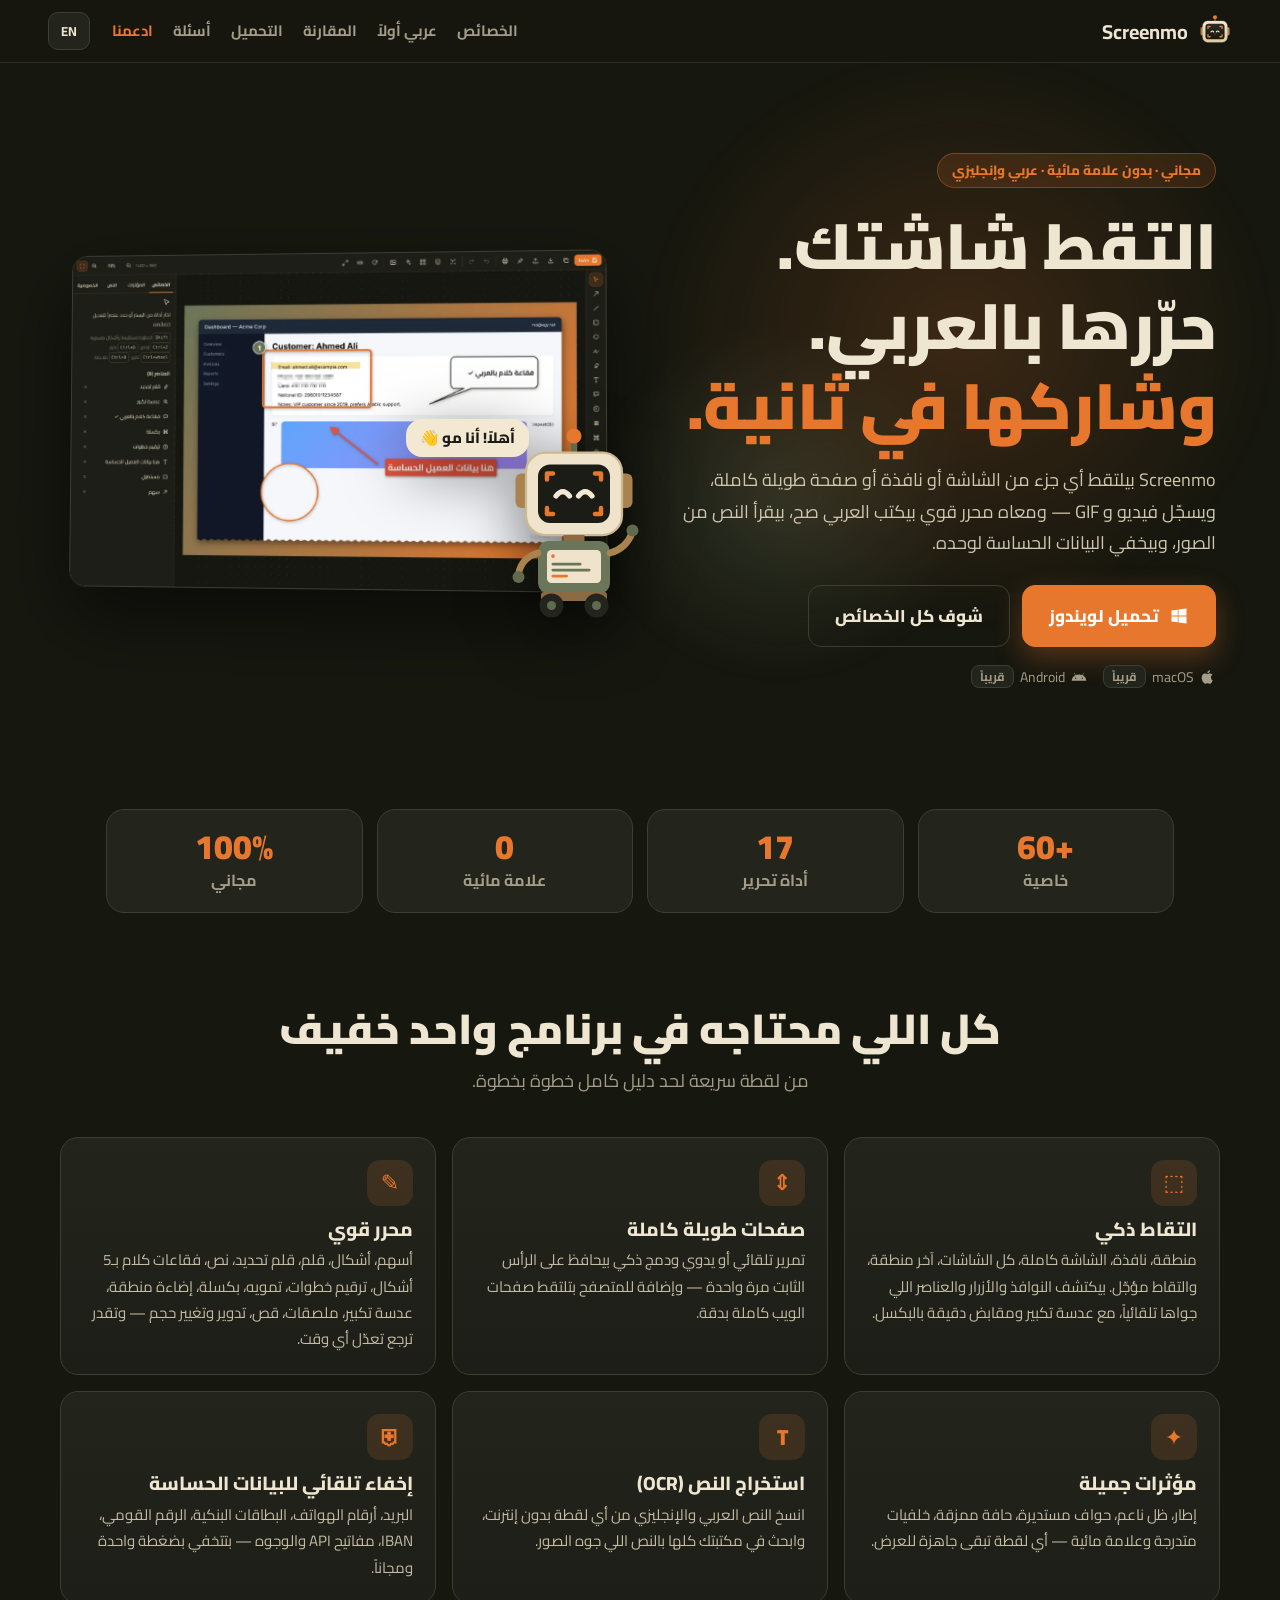
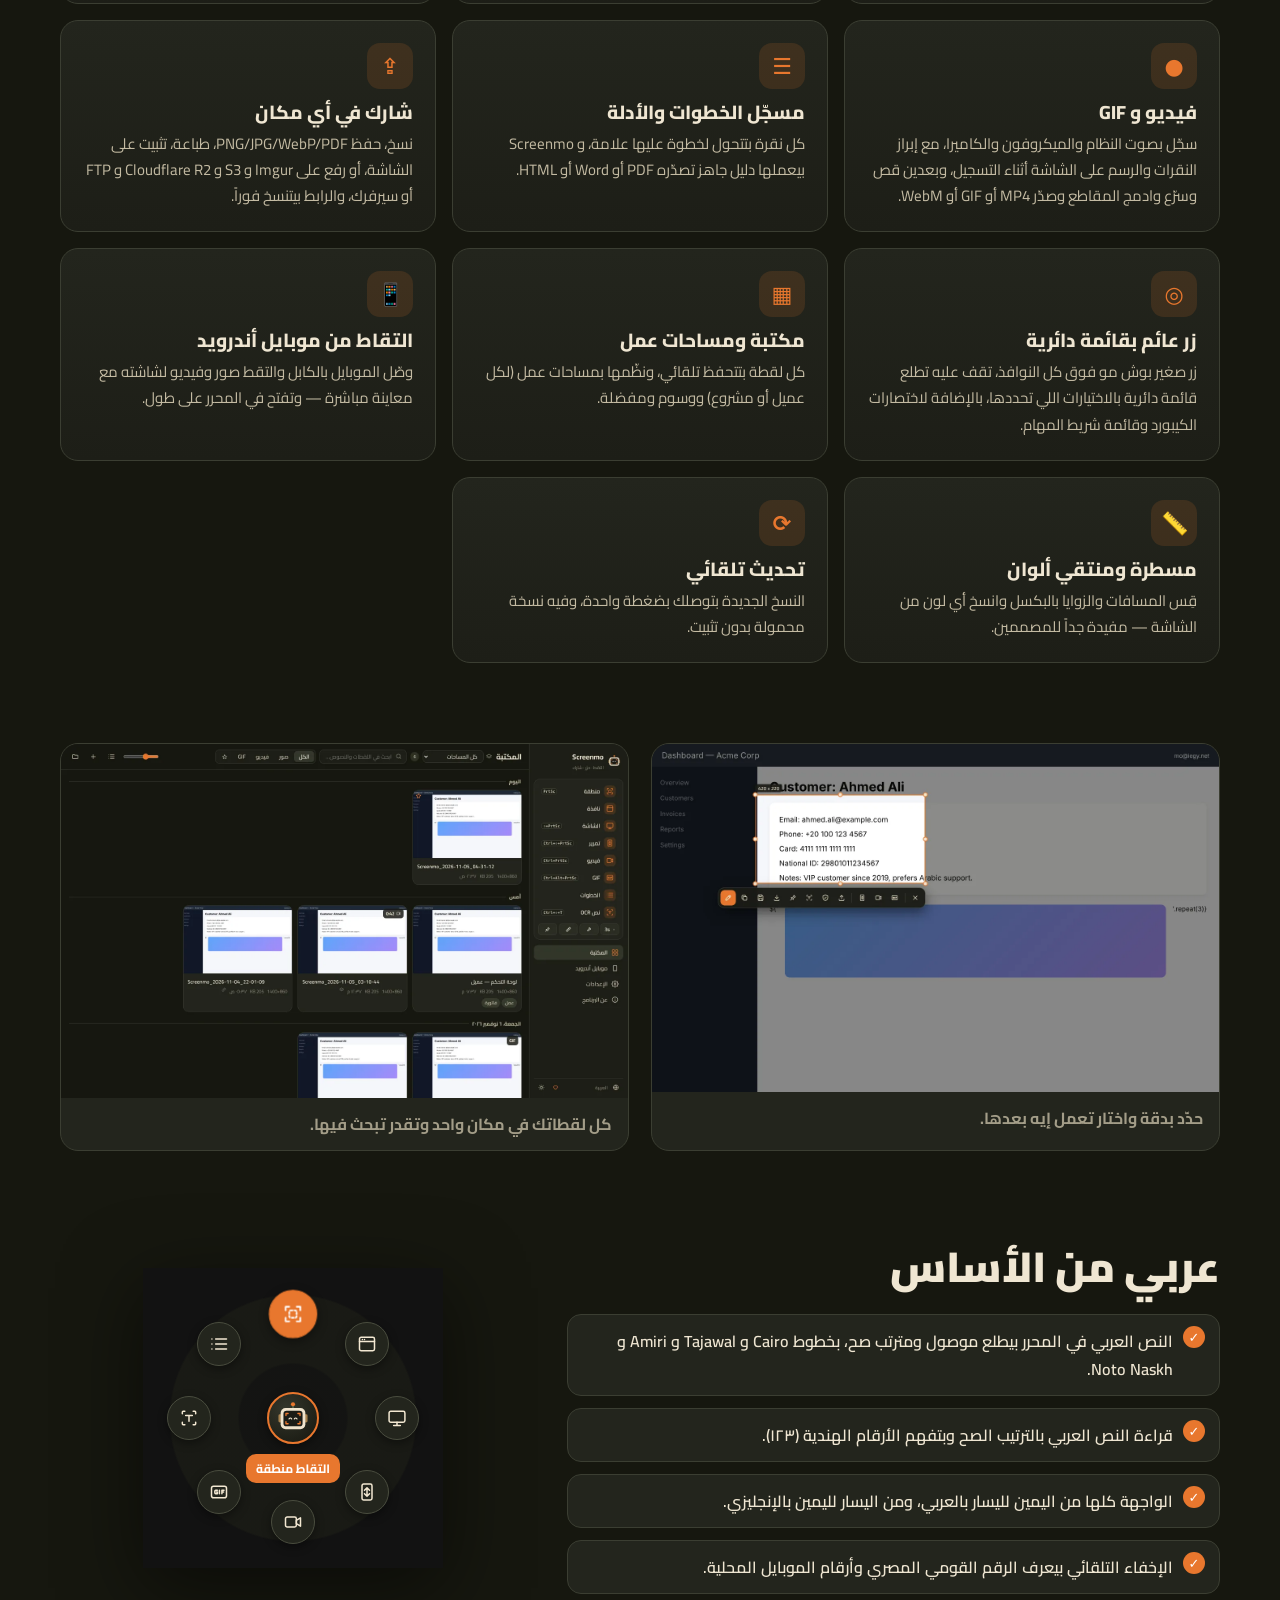
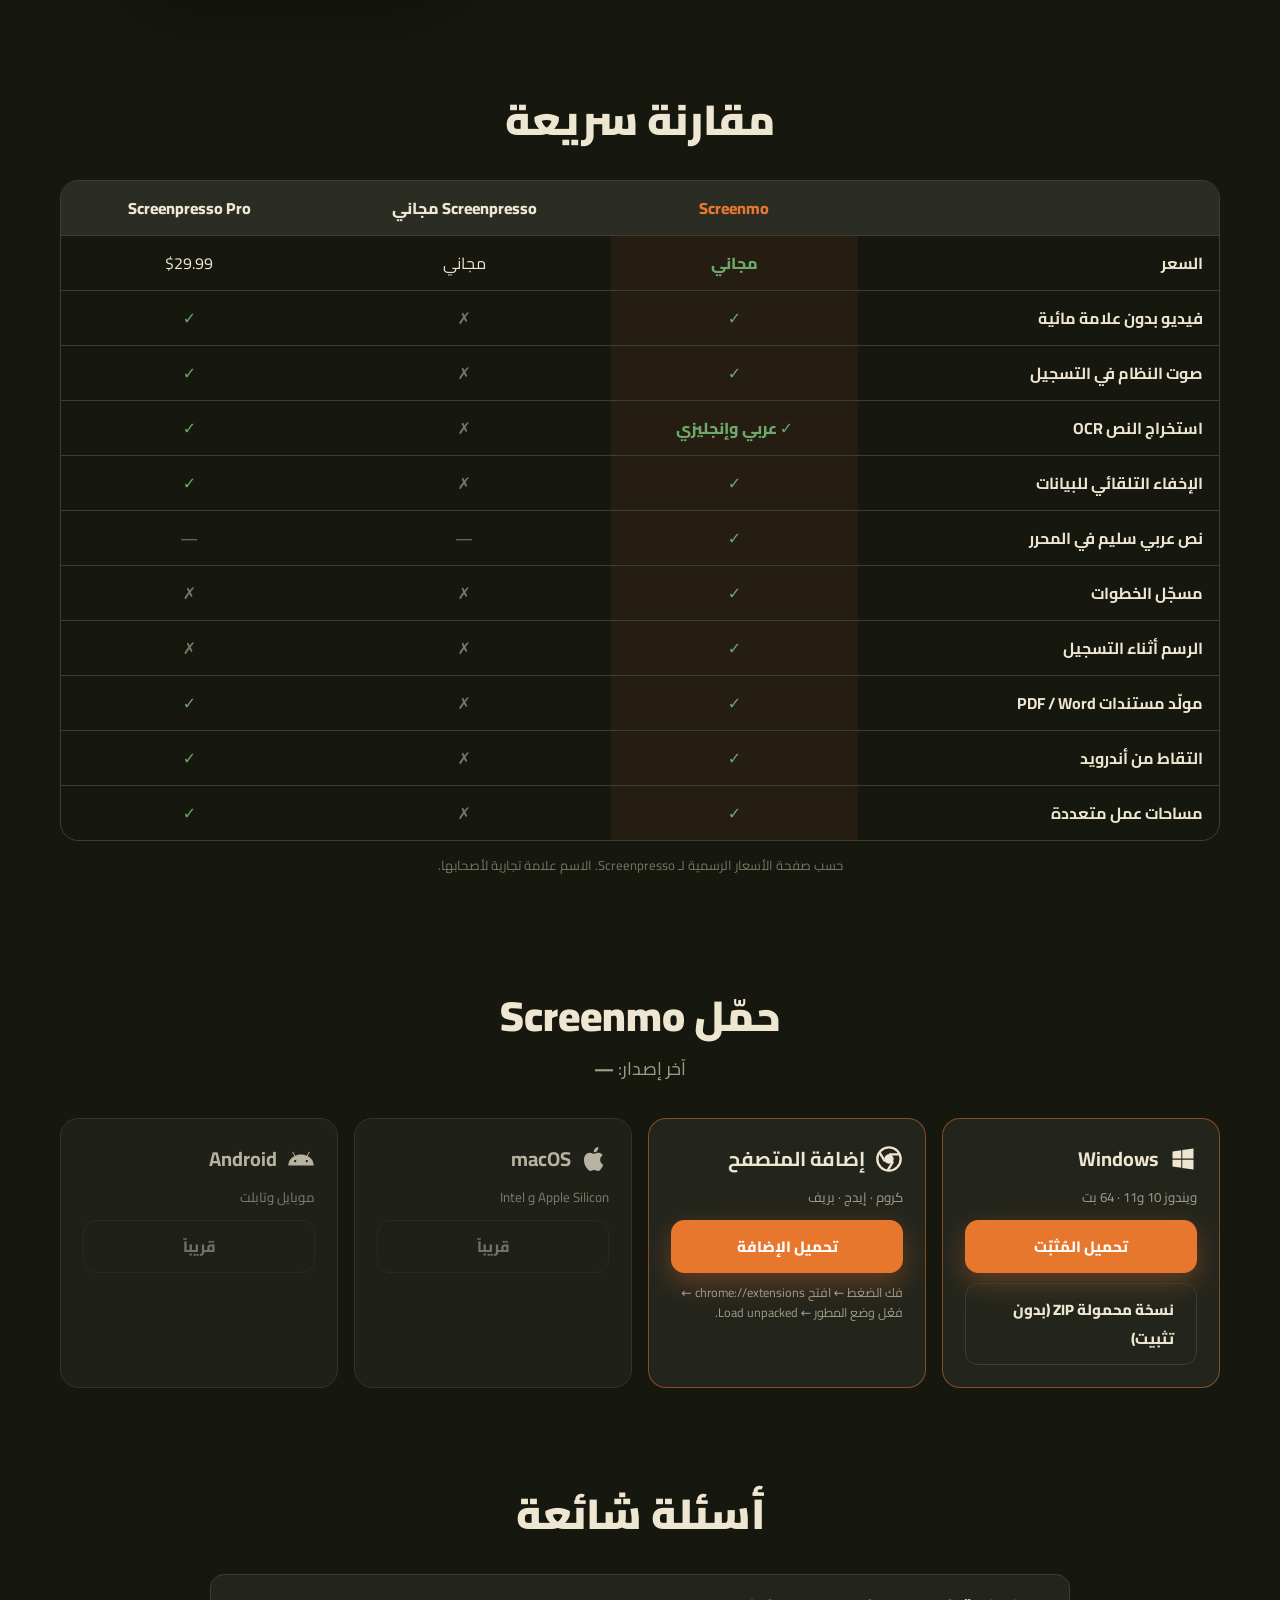
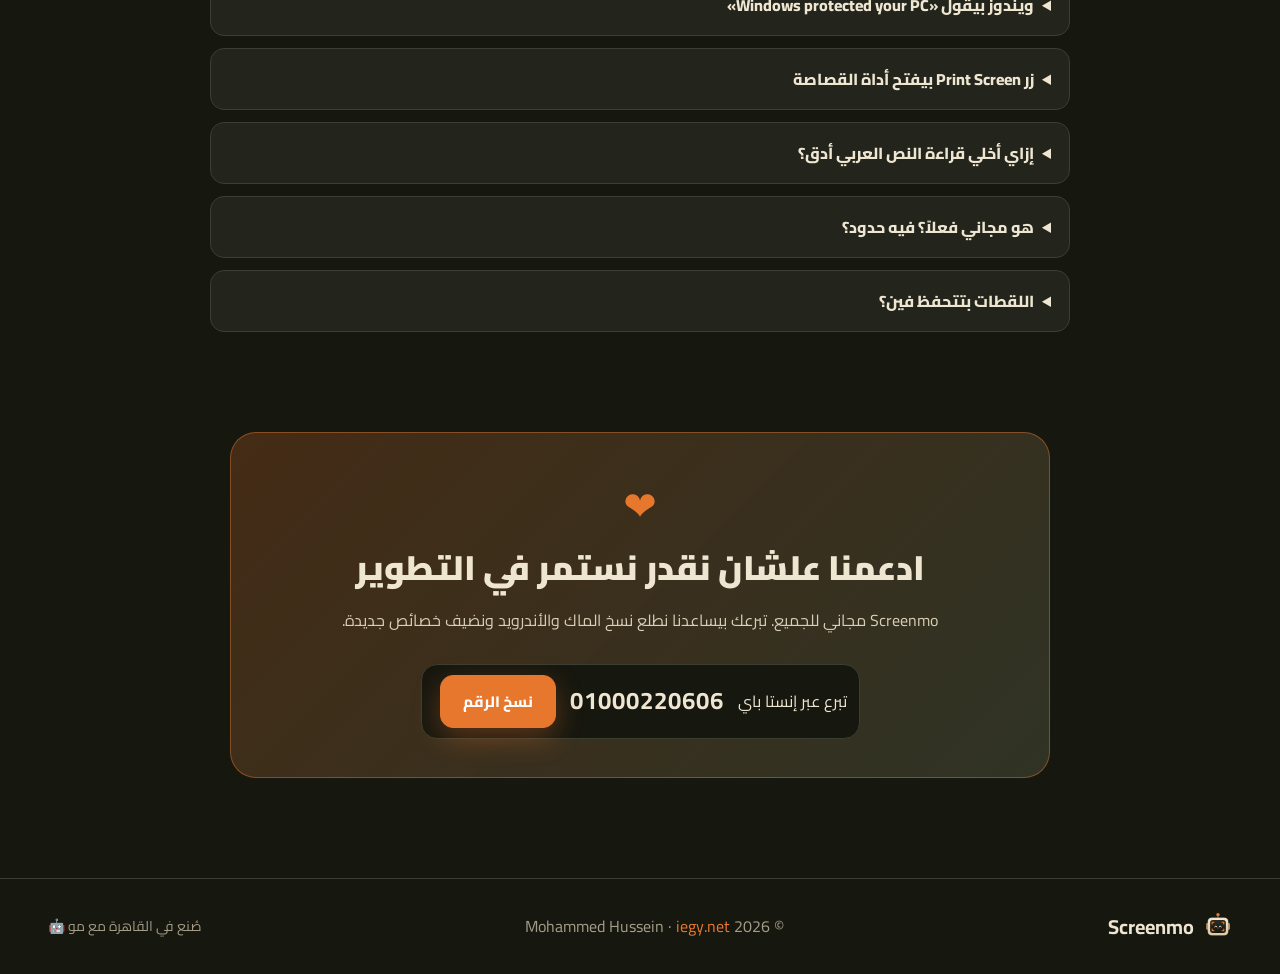
==== docs/index.html @ df57150f "Screenmo website and public download home Claude-Session: https://claude.ai/code/session_017enxhry6T" ====
<!doctype html>
<html lang="ar" dir="rtl">
<head>
  <meta charset="utf-8" />
  <meta name="viewport" content="width=device-width, initial-scale=1" />
  <title>Screenmo — التقط · حرّر · شارك</title>
  <meta name="description" content="Screenmo: أداة مجانية لالتقاط الشاشة وتسجيل الفيديو والتحرير بالعربي، مع استخراج النص وإخفاء البيانات الحساسة تلقائياً. Free Arabic-first screen capture, recording and annotation for Windows." />
  <meta property="og:title" content="Screenmo — التقط · حرّر · شارك" />
  <meta property="og:description" content="أداة التقاط وتسجيل وتحرير للشاشة، عربية من الأساس — مجاناً وبدون علامة مائية." />
  <meta property="og:image" content="assets/editor.webp" />
  <meta name="theme-color" content="#16170f" />
  <link rel="icon" href="assets/favicon.png" />
  <link rel="preconnect" href="https://fonts.googleapis.com" />
  <link rel="preconnect" href="https://fonts.gstatic.com" crossorigin />
  <link href="https://fonts.googleapis.com/css2?family=Cairo:wght@400;600;700;800;900&display=swap" rel="stylesheet" />
  <link rel="stylesheet" href="style.css" />
</head>
<body>
  <header class="nav">
    <a class="brand" href="#top"><img src="assets/logo.svg" alt="" width="34" height="34" /><b>Screenmo</b></a>
    <nav>
      <a href="#features" data-en="Features">الخصائص</a>
      <a href="#arabic" data-en="Arabic-first">عربي أولاً</a>
      <a href="#compare" data-en="Compare">المقارنة</a>
      <a href="#download" data-en="Download">التحميل</a>
      <a href="#faq" data-en="FAQ">أسئلة</a>
      <a href="#support" class="heart" data-en="Support us">ادعمنا</a>
    </nav>
    <button class="lang" id="lang" aria-label="Language">EN</button>
  </header>

  <main id="top">
    <!-- HERO -->
    <section class="hero">
      <div class="hero-text">
        <span class="pill" data-en="Free · No watermark · Arabic + English">مجاني · بدون علامة مائية · عربي وإنجليزي</span>
        <h1 data-en="Capture your screen. Edit it in Arabic. Share it in a second.">التقط شاشتك.<br />حرّرها بالعربي.<br /><span>وشاركها في ثانية.</span></h1>
        <p data-en="Screenmo captures regions, windows, long scrolling pages, video and GIF — with a powerful editor that writes Arabic properly, reads text from images and hides sensitive data automatically.">
          Screenmo بيلتقط أي جزء من الشاشة أو نافذة أو صفحة طويلة كاملة، ويسجّل فيديو و GIF — ومعاه محرر قوي بيكتب العربي صح، بيقرأ النص من الصور، وبيخفي البيانات الحساسة لوحده.
        </p>
        <div class="cta">
          <a class="btn primary big" href="#download" id="heroDl">
            <svg viewBox="0 0 24 24" width="20" height="20"><path fill="currentColor" d="M3 5.5 10.5 4.4v7.1H3zm0 13 7.5 1.1v-7H3zm8.4 1.2L21 21v-8.4h-9.6zm0-15.4v7.2H21V3z"/></svg>
            <span data-en="Download for Windows">تحميل لويندوز</span>
          </a>
          <a class="btn ghost big" href="#features" data-en="See all features">شوف كل الخصائص</a>
        </div>
        <div class="soon">
          <span><svg viewBox="0 0 24 24" width="16" height="16"><path fill="currentColor" d="M16.4 12.6c0-2.6 2.1-3.8 2.2-3.9-1.2-1.8-3.1-2-3.7-2-1.6-.2-3.1.9-3.9.9-.8 0-2-.9-3.4-.9-1.7 0-3.3 1-4.2 2.6-1.8 3.1-.5 7.8 1.3 10.3.9 1.2 1.9 2.6 3.2 2.6 1.3-.1 1.8-.8 3.3-.8 1.6 0 2 .8 3.4.8 1.4 0 2.3-1.3 3.1-2.5 1-1.4 1.4-2.8 1.4-2.9-.1 0-2.7-1-2.7-4.2zM13.9 4.9c.7-.8 1.2-2 1-3.1-1 0-2.2.7-2.9 1.5-.6.7-1.2 1.9-1 3 1.1.1 2.2-.6 2.9-1.4z"/></svg> macOS <em data-en="coming soon">قريباً</em></span>
          <span><svg viewBox="0 0 24 24" width="16" height="16"><path fill="currentColor" d="M17.6 9.5 19.4 6.4a.4.4 0 1 0-.7-.4l-1.8 3.2A11 11 0 0 0 12 8.2c-1.8 0-3.5.4-4.9 1L5.3 6a.4.4 0 1 0-.7.4l1.8 3.1A10 10 0 0 0 1 17.5h22a10 10 0 0 0-5.4-8zM7 14.8a1 1 0 1 1 0-2 1 1 0 0 1 0 2zm10 0a1 1 0 1 1 0-2 1 1 0 0 1 0 2z"/></svg> Android <em data-en="coming soon">قريباً</em></span>
        </div>
      </div>
      <div class="hero-art">
        <div class="shot main"><img src="assets/editor.webp" alt="Screenmo editor" /></div>
        <div class="mo-float">
          <svg viewBox="0 0 200 260" width="150" aria-label="Mo">
            <rect x="96" y="10" width="8" height="26" rx="4" fill="#5F6A4E"/><circle cx="100" cy="12" r="10" fill="#E8772E"/>
            <rect x="22" y="62" width="20" height="46" rx="8" fill="#A8834F"/><rect x="158" y="62" width="20" height="46" rx="8" fill="#A8834F"/>
            <rect x="36" y="34" width="128" height="110" rx="26" fill="#EFE3CC" stroke="#CDB991" stroke-width="3"/>
            <rect x="52" y="50" width="96" height="78" rx="16" fill="#1B1C16"/>
            <g fill="none" stroke="#E8772E" stroke-width="6" stroke-linecap="round" stroke-linejoin="round"><path d="M64 70V62h8M136 70V62h-8M64 108v8h8M136 108v8h-8"/></g>
            <g fill="none" stroke="#F3E8D2" stroke-width="7" stroke-linecap="round"><path d="M76 92q9 -12 18 0"/><path d="M106 92q9 -12 18 0"/></g>
            <rect x="86" y="144" width="28" height="10" fill="#8B6B43"/><rect x="52" y="152" width="96" height="70" rx="14" fill="#6B7559"/>
            <rect x="64" y="164" width="72" height="44" rx="6" fill="#EFE3CC"/><circle cx="72" cy="172" r="2.5" fill="#E8772E"/>
            <rect x="70" y="181" width="40" height="3.5" rx="1.75" fill="#6B7559"/><rect x="70" y="189" width="52" height="3.5" rx="1.75" fill="#6B7559"/><rect x="70" y="197" width="22" height="3.5" rx="1.75" fill="#E8772E"/>
            <path d="M52 168q-22 6 -26 28" stroke="#A8834F" stroke-width="9" fill="none" stroke-linecap="round"/><circle cx="26" cy="200" r="8" fill="#5F6A4E"/>
            <g class="wave"><path d="M148 168q22 -6 30 -28" stroke="#A8834F" stroke-width="9" fill="none" stroke-linecap="round"/><circle cx="178" cy="138" r="8" fill="#5F6A4E"/></g>
            <rect x="56" y="220" width="88" height="12" rx="4" fill="#8B6B43"/><circle cx="70" cy="238" r="16" fill="#23241E"/><circle cx="70" cy="238" r="6" fill="#5F6A4E"/><circle cx="130" cy="238" r="16" fill="#23241E"/><circle cx="130" cy="238" r="6" fill="#5F6A4E"/>
          </svg>
          <div class="bubble-say" data-en="Hi! I'm Mo 👋">أهلاً! أنا مو 👋</div>
        </div>
      </div>
    </section>

    <!-- STATS -->
    <section class="stats">
      <div><b>+60</b><span data-en="features">خاصية</span></div>
      <div><b>17</b><span data-en="editor tools">أداة تحرير</span></div>
      <div><b>0</b><span data-en="watermarks">علامة مائية</span></div>
      <div><b>100%</b><span data-en="free">مجاني</span></div>
    </section>

    <!-- FEATURES -->
    <section id="features" class="block">
      <h2 data-en="Everything you need, in one small app">كل اللي محتاجه في برنامج واحد خفيف</h2>
      <p class="lead" data-en="From a quick snip to a full step-by-step guide.">من لقطة سريعة لحد دليل كامل خطوة بخطوة.</p>
      <div class="grid">
        <article class="feat"><i>⬚</i><h3 data-en="Smart capture">التقاط ذكي</h3>
          <p data-en="Region, window, full screen, all monitors, last region and delayed capture. Detects windows and the buttons, panels and page elements inside them. Magnifier and pixel-exact handles.">منطقة، نافذة، الشاشة كاملة، كل الشاشات، آخر منطقة، والتقاط مؤجّل. بيكتشف النوافذ والأزرار والعناصر اللي جواها تلقائياً، مع عدسة تكبير ومقابض دقيقة بالبكسل.</p></article>
        <article class="feat"><i>⇕</i><h3 data-en="Scrolling capture">صفحات طويلة كاملة</h3>
          <p data-en="Auto or manual scrolling with smart stitching that keeps sticky headers once — plus a browser extension for pixel-perfect full web pages.">تمرير تلقائي أو يدوي ودمج ذكي بيحافظ على الرأس الثابت مرة واحدة — وإضافة للمتصفح بتلتقط صفحات الويب كاملة بدقة.</p></article>
        <article class="feat"><i>✎</i><h3 data-en="Powerful editor">محرر قوي</h3>
          <p data-en="Arrows, shapes, pen, highlighter, text, speech bubbles in 5 styles, step numbers, blur, pixelate, spotlight, magnifier, stamps, crop, rotate and resize — always re-editable.">أسهم، أشكال، قلم، قلم تحديد، نص، فقاعات كلام بـ5 أشكال، ترقيم خطوات، تمويه، بكسلة، إضاءة منطقة، عدسة تكبير، ملصقات، قص، تدوير وتغيير حجم — وتقدر ترجع تعدّل أي وقت.</p></article>
        <article class="feat"><i>✦</i><h3 data-en="Beautiful effects">مؤثرات جميلة</h3>
          <p data-en="Frames, soft shadows, rounded corners, torn edges, gradient backdrops and watermarks — make any screenshot presentation-ready.">إطار، ظل ناعم، حواف مستديرة، حافة ممزقة، خلفيات متدرجة وعلامة مائية — أي لقطة تبقى جاهزة للعرض.</p></article>
        <article class="feat"><i>T</i><h3 data-en="Text recognition (OCR)">استخراج النص (OCR)</h3>
          <p data-en="Copy Arabic and English text from any capture, offline. Search your whole library by the text inside images.">انسخ النص العربي والإنجليزي من أي لقطة بدون إنترنت، وابحث في مكتبتك كلها بالنص اللي جوه الصور.</p></article>
        <article class="feat"><i>⛨</i><h3 data-en="Automatic redaction">إخفاء تلقائي للبيانات الحساسة</h3>
          <p data-en="Emails, phone numbers, bank cards, national IDs, IBANs, API keys and faces get pixelated with one click — free.">البريد، أرقام الهواتف، البطاقات البنكية، الرقم القومي، IBAN، مفاتيح API والوجوه — بتتخفي بضغطة واحدة ومجاناً.</p></article>
        <article class="feat"><i>●</i><h3 data-en="Video & GIF">فيديو و GIF</h3>
          <p data-en="Record with system audio, microphone and webcam, highlight clicks, draw on screen while recording, then trim, speed up, merge clips and export MP4, GIF or WebM.">سجّل بصوت النظام والميكروفون والكاميرا، مع إبراز النقرات والرسم على الشاشة أثناء التسجيل، وبعدين قص وسرّع وادمج المقاطع وصدّر MP4 أو GIF أو WebM.</p></article>
        <article class="feat"><i>☰</i><h3 data-en="Steps recorder & guides">مسجّل الخطوات والأدلة</h3>
          <p data-en="Every click becomes a step with a marker. Screenmo turns them into a ready guide you export as PDF, Word or HTML.">كل نقرة بتتحول لخطوة عليها علامة، و Screenmo بيعملها دليل جاهز تصدّره PDF أو Word أو HTML.</p></article>
        <article class="feat"><i>⇪</i><h3 data-en="Share anywhere">شارك في أي مكان</h3>
          <p data-en="Copy, save as PNG/JPG/WebP/PDF, print, pin on screen, or upload to Imgur, S3, Cloudflare R2, FTP or your own server and get the link instantly.">نسخ، حفظ PNG/JPG/WebP/PDF، طباعة، تثبيت على الشاشة، أو رفع على Imgur و S3 و Cloudflare R2 و FTP أو سيرفرك، والرابط بيتنسخ فوراً.</p></article>
        <article class="feat"><i>◎</i><h3 data-en="Floating button">زر عائم بقائمة دائرية</h3>
          <p data-en="A tiny Mo button stays on top; hover it to open a radial menu with the actions you chose. Plus global hotkeys and a tray menu.">زر صغير بوش مو فوق كل النوافذ، تقف عليه تطلع قائمة دائرية بالاختيارات اللي تحددها، بالإضافة لاختصارات الكيبورد وقائمة شريط المهام.</p></article>
        <article class="feat"><i>▦</i><h3 data-en="Library & workspaces">مكتبة ومساحات عمل</h3>
          <p data-en="Every capture is saved automatically. Organize by workspace (one per client or project), tags and favorites.">كل لقطة بتتحفظ تلقائي، ونظّمها بمساحات عمل (لكل عميل أو مشروع) ووسوم ومفضلة.</p></article>
        <article class="feat"><i>📱</i><h3 data-en="Android capture">التقاط من موبايل أندرويد</h3>
          <p data-en="Connect your phone by USB to grab screenshots and screen recordings with live preview — straight into the editor.">وصّل الموبايل بالكابل والتقط صور وفيديو لشاشته مع معاينة مباشرة — وتفتح في المحرر على طول.</p></article>
        <article class="feat"><i>📏</i><h3 data-en="Ruler & color picker">مسطرة ومنتقي ألوان</h3>
          <p data-en="Measure distances and angles in pixels and copy any color on screen — handy for designers.">قِس المسافات والزوايا بالبكسل وانسخ أي لون من الشاشة — مفيدة جداً للمصممين.</p></article>
        <article class="feat"><i>⟳</i><h3 data-en="Auto-updates">تحديث تلقائي</h3>
          <p data-en="New versions arrive with one click. Portable version included — no installation needed.">النسخ الجديدة بتوصلك بضغطة واحدة، وفيه نسخة محمولة بدون تثبيت.</p></article>
      </div>
    </section>

    <!-- SHOWCASE -->
    <section class="showcase">
      <figure><img src="assets/overlay.webp" alt="" loading="lazy" /><figcaption data-en="Select precisely, then pick what happens next.">حدّد بدقة واختار تعمل إيه بعدها.</figcaption></figure>
      <figure><img src="assets/library.webp" alt="" loading="lazy" /><figcaption data-en="Your whole history, searchable.">كل لقطاتك في مكان واحد وتقدر تبحث فيها.</figcaption></figure>
    </section>

    <!-- ARABIC FIRST -->
    <section id="arabic" class="block arabic">
      <div class="ar-text">
        <h2 data-en="Built Arabic-first">عربي من الأساس</h2>
        <ul>
          <li data-en="Arabic text in the editor is shaped and ordered correctly, in Cairo, Tajawal, Amiri or Noto Naskh.">النص العربي في المحرر بيطلع موصول ومترتب صح، بخطوط Cairo و Tajawal و Amiri و Noto Naskh.</li>
          <li data-en="OCR reads Arabic in the right order and understands Arabic-Indic digits.">قراءة النص العربي بالترتيب الصح وبتفهم الأرقام الهندية (١٢٣).</li>
          <li data-en="The whole interface is right-to-left in Arabic, and left-to-right in English.">الواجهة كلها من اليمين لليسار بالعربي، ومن اليسار لليمين بالإنجليزي.</li>
          <li data-en="Redaction knows Egyptian national IDs and local phone formats.">الإخفاء التلقائي بيعرف الرقم القومي المصري وأرقام الموبايل المحلية.</li>
        </ul>
      </div>
      <img class="bub-img" src="assets/bubble.png" alt="" loading="lazy" />
    </section>

    <!-- COMPARE -->
    <section id="compare" class="block">
      <h2 data-en="How it compares">مقارنة سريعة</h2>
      <div class="table-wrap">
        <table>
          <thead><tr><th></th><th>Screenmo</th><th data-en="Screenpresso Free">Screenpresso مجاني</th><th data-en="Screenpresso Pro">Screenpresso Pro</th></tr></thead>
          <tbody>
            <tr><td data-en="Price">السعر</td><td class="y" data-en="Free">مجاني</td><td data-en="Free">مجاني</td><td>$29.99</td></tr>
            <tr><td data-en="No watermark on video">فيديو بدون علامة مائية</td><td class="y">✓</td><td class="n">✗</td><td class="y">✓</td></tr>
            <tr><td data-en="System audio in recordings">صوت النظام في التسجيل</td><td class="y">✓</td><td class="n">✗</td><td class="y">✓</td></tr>
            <tr><td data-en="OCR (text from images)">استخراج النص OCR</td><td class="y" data-en="✓ Arabic + English">✓ عربي وإنجليزي</td><td class="n">✗</td><td class="y">✓</td></tr>
            <tr><td data-en="Automatic redaction">الإخفاء التلقائي للبيانات</td><td class="y">✓</td><td class="n">✗</td><td class="y">✓</td></tr>
            <tr><td data-en="Proper Arabic text in editor">نص عربي سليم في المحرر</td><td class="y">✓</td><td class="n">—</td><td class="n">—</td></tr>
            <tr><td data-en="Steps recorder">مسجّل الخطوات</td><td class="y">✓</td><td class="n">✗</td><td class="n">✗</td></tr>
            <tr><td data-en="Draw on screen while recording">الرسم أثناء التسجيل</td><td class="y">✓</td><td class="n">✗</td><td class="n">✗</td></tr>
            <tr><td data-en="Document generator (PDF / Word)">مولّد مستندات PDF / Word</td><td class="y">✓</td><td class="n">✗</td><td class="y">✓</td></tr>
            <tr><td data-en="Android capture">التقاط من أندرويد</td><td class="y">✓</td><td class="n">✗</td><td class="y">✓</td></tr>
            <tr><td data-en="Multiple workspaces">مساحات عمل متعددة</td><td class="y">✓</td><td class="n">✗</td><td class="y">✓</td></tr>
          </tbody>
        </table>
      </div>
      <p class="fine" data-en="Based on the public Screenpresso pricing page. Screenpresso is a trademark of its owner.">حسب صفحة الأسعار الرسمية لـ Screenpresso. الاسم علامة تجارية لأصحابها.</p>
    </section>

    <!-- DOWNLOAD -->
    <section id="download" class="block">
      <h2 data-en="Download Screenmo">حمّل Screenmo</h2>
      <p class="lead"><span data-en="Latest version:">آخر إصدار:</span> <b id="ver">—</b></p>
      <div class="dl">
        <div class="dl-card on">
          <div class="dl-h"><svg viewBox="0 0 24 24" width="28" height="28"><path fill="currentColor" d="M3 5.5 10.5 4.4v7.1H3zm0 13 7.5 1.1v-7H3zm8.4 1.2L21 21v-8.4h-9.6zm0-15.4v7.2H21V3z"/></svg><b>Windows</b></div>
          <small data-en="Windows 10 and 11 · 64-bit">ويندوز 10 و11 · 64 بت</small>
          <a class="btn primary" id="dlSetup" href="https://github.com/iegy/smo/releases/latest" data-en="Download installer">تحميل المُثبّت</a>
          <a class="btn ghost" id="dlPortable" href="https://github.com/iegy/smo/releases/latest" data-en="Portable ZIP (no install)">نسخة محمولة ZIP (بدون تثبيت)</a>
        </div>
        <div class="dl-card on">
          <div class="dl-h"><svg viewBox="0 0 24 24" width="28" height="28"><circle cx="12" cy="12" r="10" fill="none" stroke="currentColor" stroke-width="2"/><circle cx="12" cy="12" r="4" fill="currentColor"/><path d="M12 8h9M8.5 14 4 6.5M15.5 14 11 21.5" stroke="currentColor" stroke-width="2"/></svg><b data-en="Browser extension">إضافة المتصفح</b></div>
          <small data-en="Chrome · Edge · Brave">كروم · إيدج · بريف</small>
          <a class="btn primary" id="dlExt" href="https://github.com/iegy/smo/releases/latest" data-en="Download extension">تحميل الإضافة</a>
          <small class="howto" data-en="Unzip → open chrome://extensions → turn on Developer mode → Load unpacked.">فك الضغط ← افتح chrome://extensions ← فعّل وضع المطور ← Load unpacked.</small>
        </div>
        <div class="dl-card soon-card">
          <div class="dl-h"><svg viewBox="0 0 24 24" width="28" height="28"><path fill="currentColor" d="M16.4 12.6c0-2.6 2.1-3.8 2.2-3.9-1.2-1.8-3.1-2-3.7-2-1.6-.2-3.1.9-3.9.9-.8 0-2-.9-3.4-.9-1.7 0-3.3 1-4.2 2.6-1.8 3.1-.5 7.8 1.3 10.3.9 1.2 1.9 2.6 3.2 2.6 1.3-.1 1.8-.8 3.3-.8 1.6 0 2 .8 3.4.8 1.4 0 2.3-1.3 3.1-2.5 1-1.4 1.4-2.8 1.4-2.9-.1 0-2.7-1-2.7-4.2zM13.9 4.9c.7-.8 1.2-2 1-3.1-1 0-2.2.7-2.9 1.5-.6.7-1.2 1.9-1 3 1.1.1 2.2-.6 2.9-1.4z"/></svg><b>macOS</b></div>
          <small data-en="Apple Silicon & Intel">Apple Silicon و Intel</small>
          <span class="btn disabled" data-en="Coming soon">قريباً</span>
        </div>
        <div class="dl-card soon-card">
          <div class="dl-h"><svg viewBox="0 0 24 24" width="28" height="28"><path fill="currentColor" d="M17.6 9.5 19.4 6.4a.4.4 0 1 0-.7-.4l-1.8 3.2A11 11 0 0 0 12 8.2c-1.8 0-3.5.4-4.9 1L5.3 6a.4.4 0 1 0-.7.4l1.8 3.1A10 10 0 0 0 1 17.5h22a10 10 0 0 0-5.4-8zM7 14.8a1 1 0 1 1 0-2 1 1 0 0 1 0 2zm10 0a1 1 0 1 1 0-2 1 1 0 0 1 0 2z"/></svg><b>Android</b></div>
          <small data-en="Phones & tablets">موبايل وتابلت</small>
          <span class="btn disabled" data-en="Coming soon">قريباً</span>
        </div>
      </div>
    </section>

    <!-- FAQ -->
    <section id="faq" class="block faq">
      <h2 data-en="Questions">أسئلة شائعة</h2>
      <details><summary data-en="Windows shows “Windows protected your PC”">ويندوز بيقول «Windows protected your PC»</summary>
        <p data-en="Screenmo isn't code-signed yet. Click “More info” then “Run anyway”. It happens only on the first run.">البرنامج لسه مش موقّع رقمياً. اضغط «More info» وبعدين «Run anyway». ده بيحصل أول مرة بس.</p></details>
      <details><summary data-en="Print Screen opens the Snipping Tool">زر Print Screen بيفتح أداة القصاصة</summary>
        <p data-en="Windows 11: Settings → Accessibility → Keyboard → turn off “Use the Print screen key to open screen capture”. Or set another hotkey in Screenmo settings.">في ويندوز 11: الإعدادات ← إمكانية الوصول ← لوحة المفاتيح ← اقفل «استخدام زر Print Screen لفتح أداة القصاصة». أو غيّر الاختصار من إعدادات Screenmo.</p></details>
      <details><summary data-en="How do I get better Arabic OCR?">إزاي أخلي قراءة النص العربي أدق؟</summary>
        <p data-en="Settings → OCR & privacy → “Install Arabic” adds Windows’ own Arabic OCR pack. Screenmo also includes an offline engine that works without it.">الإعدادات ← النص والخصوصية ← «تثبيت العربية» بيضيف حزمة القراءة العربية من ويندوز نفسه. والبرنامج فيه كمان محرك مدمج بيشتغل بدون إنترنت.</p></details>
      <details><summary data-en="Is it really free? Any limits?">هو مجاني فعلاً؟ فيه حدود؟</summary>
        <p data-en="Yes — every feature, no watermark, no time limit. If it helps you, you can support development below.">أيوه — كل الخصائص، بدون علامة مائية وبدون حد للوقت. ولو البرنامج فادك تقدر تدعم التطوير من تحت.</p></details>
      <details><summary data-en="Where are my captures saved?">اللقطات بتتحفظ فين؟</summary>
        <p data-en="In Pictures\Screenmo by default (you can change it). The portable version keeps everything next to Screenmo.exe.">في مجلد الصور\Screenmo افتراضياً وتقدر تغيّره. والنسخة المحمولة بتحفظ كل حاجة جنب Screenmo.exe.</p></details>
    </section>

    <!-- SUPPORT -->
    <section id="support" class="support">
      <div class="sup-card">
        <div class="sup-h">❤</div>
        <h2 data-en="Support us so we can keep building">ادعمنا علشان نقدر نستمر في التطوير</h2>
        <p data-en="Screenmo is free for everyone. A donation helps us ship the Mac and Android versions and keep adding features.">Screenmo مجاني للجميع. تبرعك بيساعدنا نطلع نسخ الماك والأندرويد ونضيف خصائص جديدة.</p>
        <div class="insta">
          <span data-en="Donate via InstaPay">تبرع عبر إنستا باي</span>
          <b id="ipn">01000220606</b>
          <button class="btn primary" id="copyIp" data-en="Copy number">نسخ الرقم</button>
        </div>
      </div>
    </section>
  </main>

  <footer>
    <div class="brand"><img src="assets/logo.svg" alt="" width="28" height="28" /><b>Screenmo</b></div>
    <div>© <span id="yr"></span> Mohammed Hussein · <a href="https://iegy.net" target="_blank" rel="noopener">iegy.net</a></div>
    <div class="small" data-en="Made in Cairo with Mo 🤖">صُنع في القاهرة مع مو 🤖</div>
  </footer>
  <script src="app.js"></script>
</body>
</html>
---- docs/style.css ----
:root {
  --bg: #16170f;
  --bg2: #1d1e17;
  --card: #23251d;
  --card2: #2b2d24;
  --line: #3b3e32;
  --text: #efe6d2;
  --muted: #a39d88;
  --cream: #f3e8d2;
  --olive: #6b7559;
  --orange: #e8772e;
  --orange2: #f08c48;
  --red: #e0533d;
  --green: #6fa86a;
  --r: 18px;
}
* { box-sizing: border-box; }
html { scroll-behavior: smooth; overflow-x: hidden; }
body {
  margin: 0; background: var(--bg); color: var(--text);
  font: 16px/1.75 Cairo, "Segoe UI", system-ui, sans-serif;
  -webkit-font-smoothing: antialiased; overflow-x: hidden;
}
img { max-width: 100%; display: block; }
a { color: var(--orange); text-decoration: none; }
h1, h2, h3 { line-height: 1.25; margin: 0; }

/* nav */
.nav {
  position: sticky; top: 0; z-index: 50; display: flex; align-items: center; gap: 22px;
  padding: 12px clamp(16px, 4vw, 48px); background: rgba(22, 23, 15, 0.82); backdrop-filter: blur(12px);
  border-bottom: 1px solid rgba(59, 62, 50, 0.6);
}
.brand { display: flex; align-items: center; gap: 10px; color: var(--text); font-size: 20px; font-weight: 900; }
.nav nav { display: flex; gap: 20px; margin-inline-start: auto; }
.nav nav a { color: var(--muted); font-weight: 700; font-size: 15px; }
.nav nav a:hover { color: var(--text); }
.nav .heart { color: var(--orange); }
.lang { border: 1px solid var(--line); background: var(--card); color: var(--text); border-radius: 10px; padding: 6px 12px; font: 700 13px Cairo; cursor: pointer; }

/* buttons */
.btn {
  display: inline-flex; align-items: center; justify-content: center; gap: 10px;
  padding: 11px 22px; border-radius: 13px; border: 1px solid var(--line); background: var(--card);
  color: var(--text); font: 800 15px Cairo; cursor: pointer; transition: transform 0.12s, background 0.12s, border-color 0.12s;
}
.btn:hover { transform: translateY(-2px); border-color: #55594a; }
.btn.primary { background: var(--orange); border-color: var(--orange); color: #fff; box-shadow: 0 10px 28px rgba(232, 119, 46, 0.32); }
.btn.primary:hover { background: var(--orange2); }
.btn.ghost { background: transparent; }
.btn.big { padding: 14px 26px; font-size: 17px; }
.btn.disabled { opacity: 0.55; cursor: default; transform: none; }

/* hero */
.hero {
  display: grid; grid-template-columns: 1.05fr 1fr; gap: 48px; align-items: center;
  padding: clamp(40px, 7vw, 90px) clamp(16px, 5vw, 64px) 60px; max-width: 1320px; margin: 0 auto; position: relative; overflow-x: clip;
}
.hero::before {
  content: ""; position: absolute; inset: -20% -10% auto auto; width: 70%; height: 120%; z-index: -1;
  background: radial-gradient(closest-side, rgba(232, 119, 46, 0.18), transparent 70%), radial-gradient(closest-side at 30% 70%, rgba(107, 117, 89, 0.28), transparent 70%);
  filter: blur(10px);
}
.pill { display: inline-block; padding: 5px 14px; border-radius: 30px; background: rgba(232, 119, 46, 0.14); color: var(--orange); font-weight: 800; font-size: 13.5px; border: 1px solid rgba(232, 119, 46, 0.35); }
.hero h1 { font-size: clamp(36px, 5.2vw, 64px); font-weight: 900; margin: 18px 0 16px; letter-spacing: -0.5px; }
.hero h1 span { color: var(--orange); }
.hero p { color: #cfc6ae; font-size: 18px; max-width: 560px; }
.cta { display: flex; gap: 12px; flex-wrap: wrap; margin-top: 26px; }
.soon { display: flex; gap: 16px; margin-top: 18px; color: var(--muted); font-size: 14px; flex-wrap: wrap; }
.soon span { display: inline-flex; align-items: center; gap: 6px; }
.soon em { font-style: normal; background: var(--card); border: 1px solid var(--line); border-radius: 8px; padding: 0 8px; font-size: 12px; font-weight: 700; }
.hero-art { position: relative; }
.shot { border-radius: 16px; overflow: hidden; border: 1px solid var(--line); box-shadow: 0 30px 80px rgba(0, 0, 0, 0.55); background: #000; }
.shot.main { transform: perspective(1400px) rotateY(-6deg) rotateX(2deg); }
[dir="ltr"] .shot.main { transform: perspective(1400px) rotateY(6deg) rotateX(2deg); }
.mo-float { position: absolute; bottom: -40px; inset-inline-start: -46px; filter: drop-shadow(0 16px 30px rgba(0, 0, 0, 0.5)); animation: float 4s ease-in-out infinite; }
.mo-float .wave { transform-origin: 148px 168px; animation: wave 1.8s ease-in-out infinite; }
.bubble-say { position: absolute; top: -8px; inset-inline-start: 120px; background: var(--cream); color: #1b1c16; font-weight: 800; padding: 6px 14px; border-radius: 16px; white-space: nowrap; font-size: 15px; }
@keyframes float { 50% { transform: translateY(-10px); } }
@keyframes wave { 50% { transform: rotate(-18deg); } }

/* stats */
.stats { display: grid; grid-template-columns: repeat(4, 1fr); gap: 14px; max-width: 1100px; margin: 60px auto 0; padding: 0 16px; }
.stats div { background: var(--card); border: 1px solid var(--line); border-radius: var(--r); padding: 18px; text-align: center; }
.stats b { display: block; font-size: 34px; font-weight: 900; color: var(--orange); line-height: 1.1; }
.stats span { color: var(--muted); font-weight: 700; }

/* blocks */
.block { max-width: 1240px; margin: 0 auto; padding: 90px clamp(16px, 4vw, 40px) 10px; }
.block > h2 { font-size: clamp(28px, 3.6vw, 42px); font-weight: 900; text-align: center; }
.lead { text-align: center; color: var(--muted); font-size: 18px; margin: 10px 0 0; }
.grid { display: grid; grid-template-columns: repeat(auto-fill, minmax(280px, 1fr)); gap: 16px; margin-top: 40px; }
.feat { background: linear-gradient(180deg, var(--card), var(--bg2)); border: 1px solid var(--line); border-radius: var(--r); padding: 22px; transition: border-color 0.15s, transform 0.15s; }
.feat:hover { border-color: rgba(232, 119, 46, 0.6); transform: translateY(-3px); }
.feat i { font-style: normal; display: grid; place-items: center; width: 46px; height: 46px; border-radius: 13px; background: rgba(232, 119, 46, 0.14); color: var(--orange); font-size: 22px; font-weight: 900; margin-bottom: 12px; }
.feat h3 { font-size: 19px; font-weight: 800; margin-bottom: 6px; }
.feat p { margin: 0; color: #c4bba3; font-size: 15px; }

.showcase { display: grid; grid-template-columns: 1fr 1fr; gap: 22px; max-width: 1240px; margin: 70px auto 0; padding: 0 clamp(16px, 4vw, 40px); }
.showcase figure { margin: 0; background: var(--card); border: 1px solid var(--line); border-radius: var(--r); overflow: hidden; }
.showcase figcaption { padding: 12px 16px; color: var(--muted); font-weight: 700; }

.arabic { display: grid; grid-template-columns: 1.4fr 1fr; gap: 40px; align-items: center; }
.arabic h2 { text-align: start; font-size: clamp(28px, 3.6vw, 42px); font-weight: 900; }
.arabic ul { list-style: none; padding: 0; margin: 20px 0 0; display: grid; gap: 12px; }
.arabic li { background: var(--card); border: 1px solid var(--line); border-radius: 14px; padding: 12px 16px; position: relative; padding-inline-start: 46px; font-weight: 600; }
.arabic li::before { content: "✓"; position: absolute; inset-inline-start: 14px; top: 11px; width: 22px; height: 22px; border-radius: 50%; background: var(--orange); color: #fff; display: grid; place-items: center; font-size: 13px; }
.bub-img { width: 300px; justify-self: center; filter: drop-shadow(0 20px 40px rgba(0, 0, 0, 0.5)); }

.table-wrap { overflow-x: auto; margin-top: 34px; border: 1px solid var(--line); border-radius: var(--r); }
table { width: 100%; border-collapse: collapse; min-width: 640px; }
th, td { padding: 13px 16px; text-align: center; border-bottom: 1px solid var(--line); }
th { background: var(--card2); font-weight: 800; }
th:nth-child(2) { color: var(--orange); }
td:first-child { text-align: start; font-weight: 700; }
td:nth-child(2) { background: rgba(232, 119, 46, 0.07); }
tr:last-child td { border-bottom: 0; }
.y { color: var(--green); font-weight: 800; }
.n { color: #7b7563; }
.fine { color: #7b7563; font-size: 13px; text-align: center; }

.dl { display: grid; grid-template-columns: repeat(4, 1fr); gap: 16px; margin-top: 34px; }
.dl-card { background: var(--card); border: 1px solid var(--line); border-radius: var(--r); padding: 22px; display: flex; flex-direction: column; gap: 10px; }
.dl-card.on { border-color: rgba(232, 119, 46, 0.5); }
.dl-card .dl-h { display: flex; align-items: center; gap: 10px; font-size: 20px; }
.dl-card small { color: var(--muted); }
.dl-card .howto { font-size: 12.5px; line-height: 1.6; }
.soon-card { opacity: 0.75; }

.faq details { max-width: 860px; margin: 12px auto 0; background: var(--card); border: 1px solid var(--line); border-radius: 14px; padding: 4px 18px; }
.faq details:first-of-type { margin-top: 34px; }
.faq summary { cursor: pointer; font-weight: 800; padding: 12px 0; }
.faq details p { color: #c4bba3; margin: 0 0 14px; }

.support { padding: 90px 16px 40px; }
.sup-card {
  max-width: 820px; margin: 0 auto; text-align: center; padding: 38px 28px; border-radius: 26px;
  background: linear-gradient(135deg, rgba(232, 119, 46, 0.22), rgba(107, 117, 89, 0.3)); border: 1px solid rgba(232, 119, 46, 0.45);
}
.sup-h { font-size: 40px; color: var(--orange); }
.sup-card h2 { font-size: clamp(24px, 3vw, 34px); font-weight: 900; margin: 6px 0 10px; }
.sup-card p { color: #d8cfb6; }
.insta { display: inline-flex; align-items: center; gap: 14px; flex-wrap: wrap; justify-content: center; margin-top: 14px; background: var(--bg); border: 1px solid var(--line); border-radius: 16px; padding: 10px 12px 10px 18px; }
.insta b { font-size: 24px; letter-spacing: 1px; direction: ltr; }

footer { display: flex; gap: 20px; align-items: center; justify-content: space-between; flex-wrap: wrap; padding: 30px clamp(16px, 4vw, 48px); margin-top: 60px; border-top: 1px solid var(--line); color: var(--muted); }
footer .small { font-size: 14px; }

@media (max-width: 980px) {
  .hero { grid-template-columns: 1fr; }
  .hero-art { margin-top: 20px; }
  .mo-float { display: none; }
  .dl { grid-template-columns: 1fr 1fr; }
  .arabic, .showcase { grid-template-columns: 1fr; }
  .nav nav { display: none; }
  .lang { margin-inline-start: auto; }
}
@media (max-width: 560px) {
  .stats { grid-template-columns: 1fr 1fr; }
  .dl { grid-template-columns: 1fr; }
  .shot.main, [dir="ltr"] .shot.main { transform: none; }
}
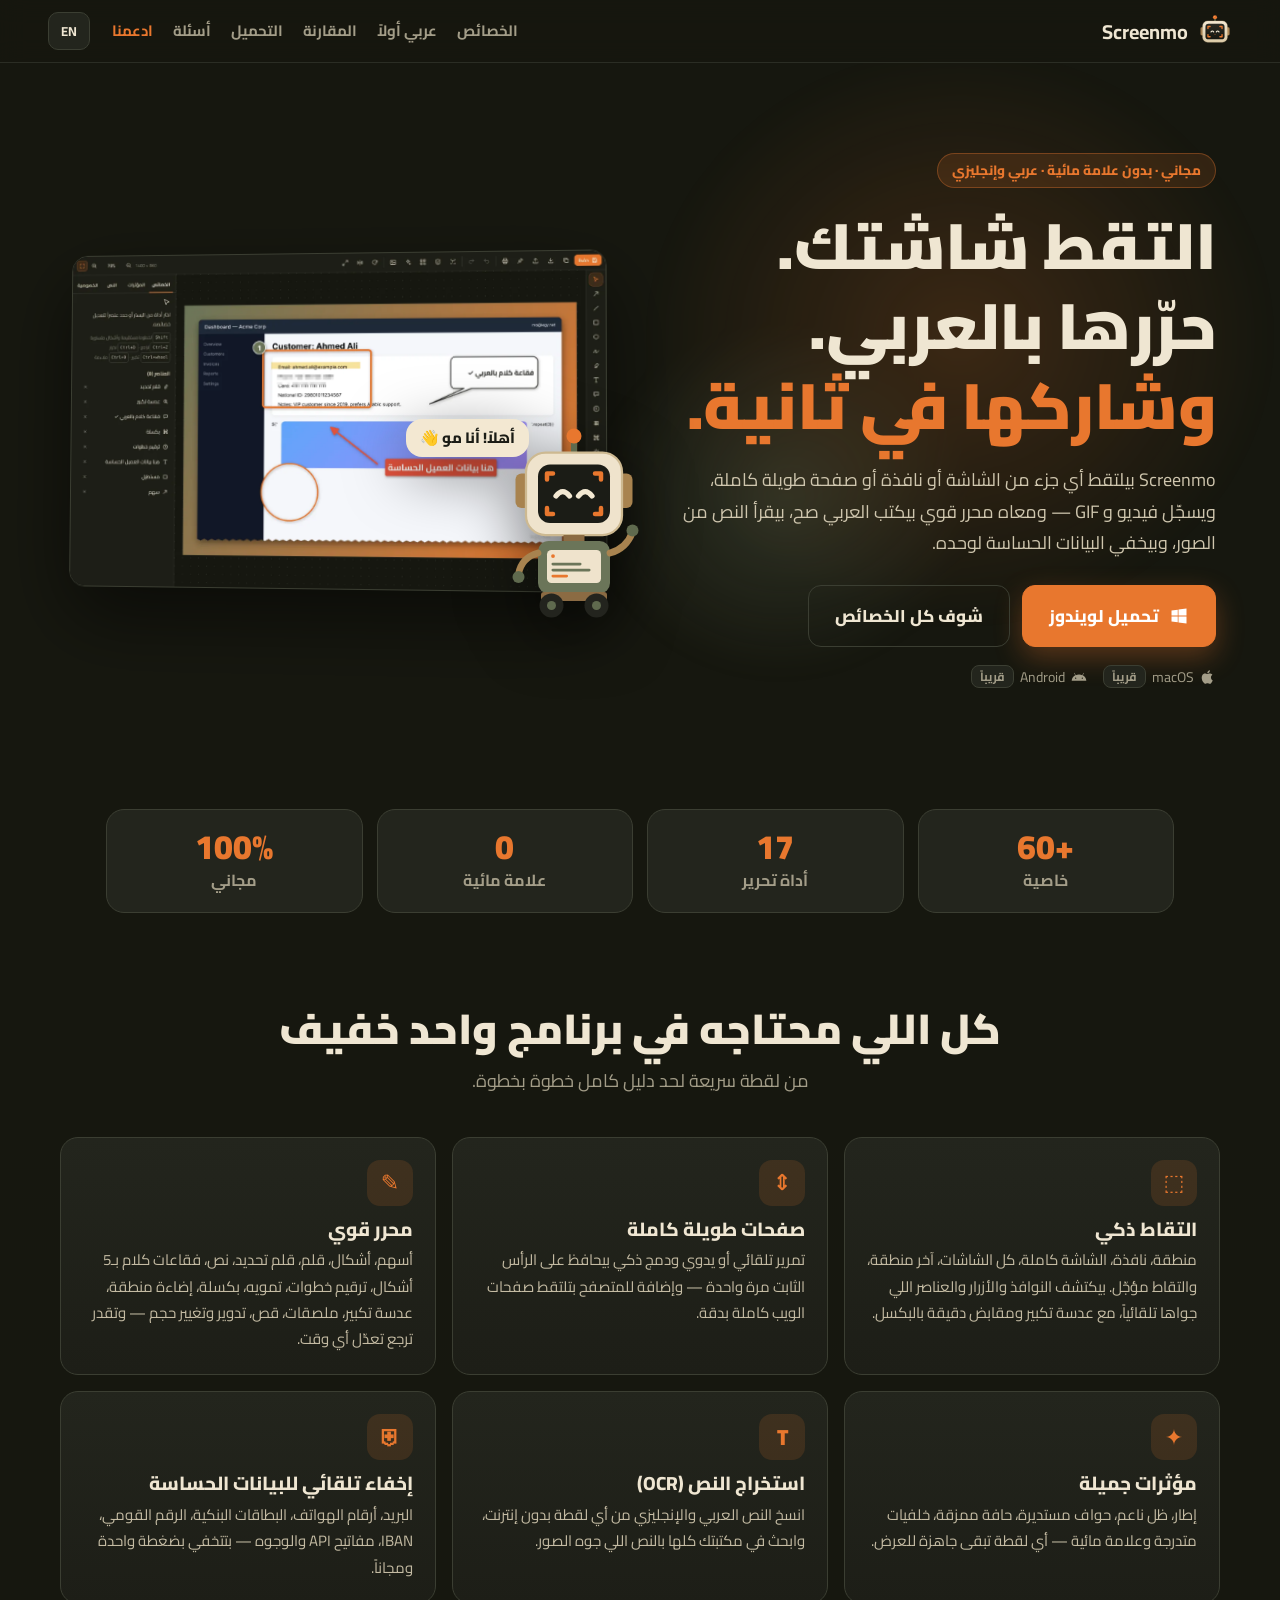
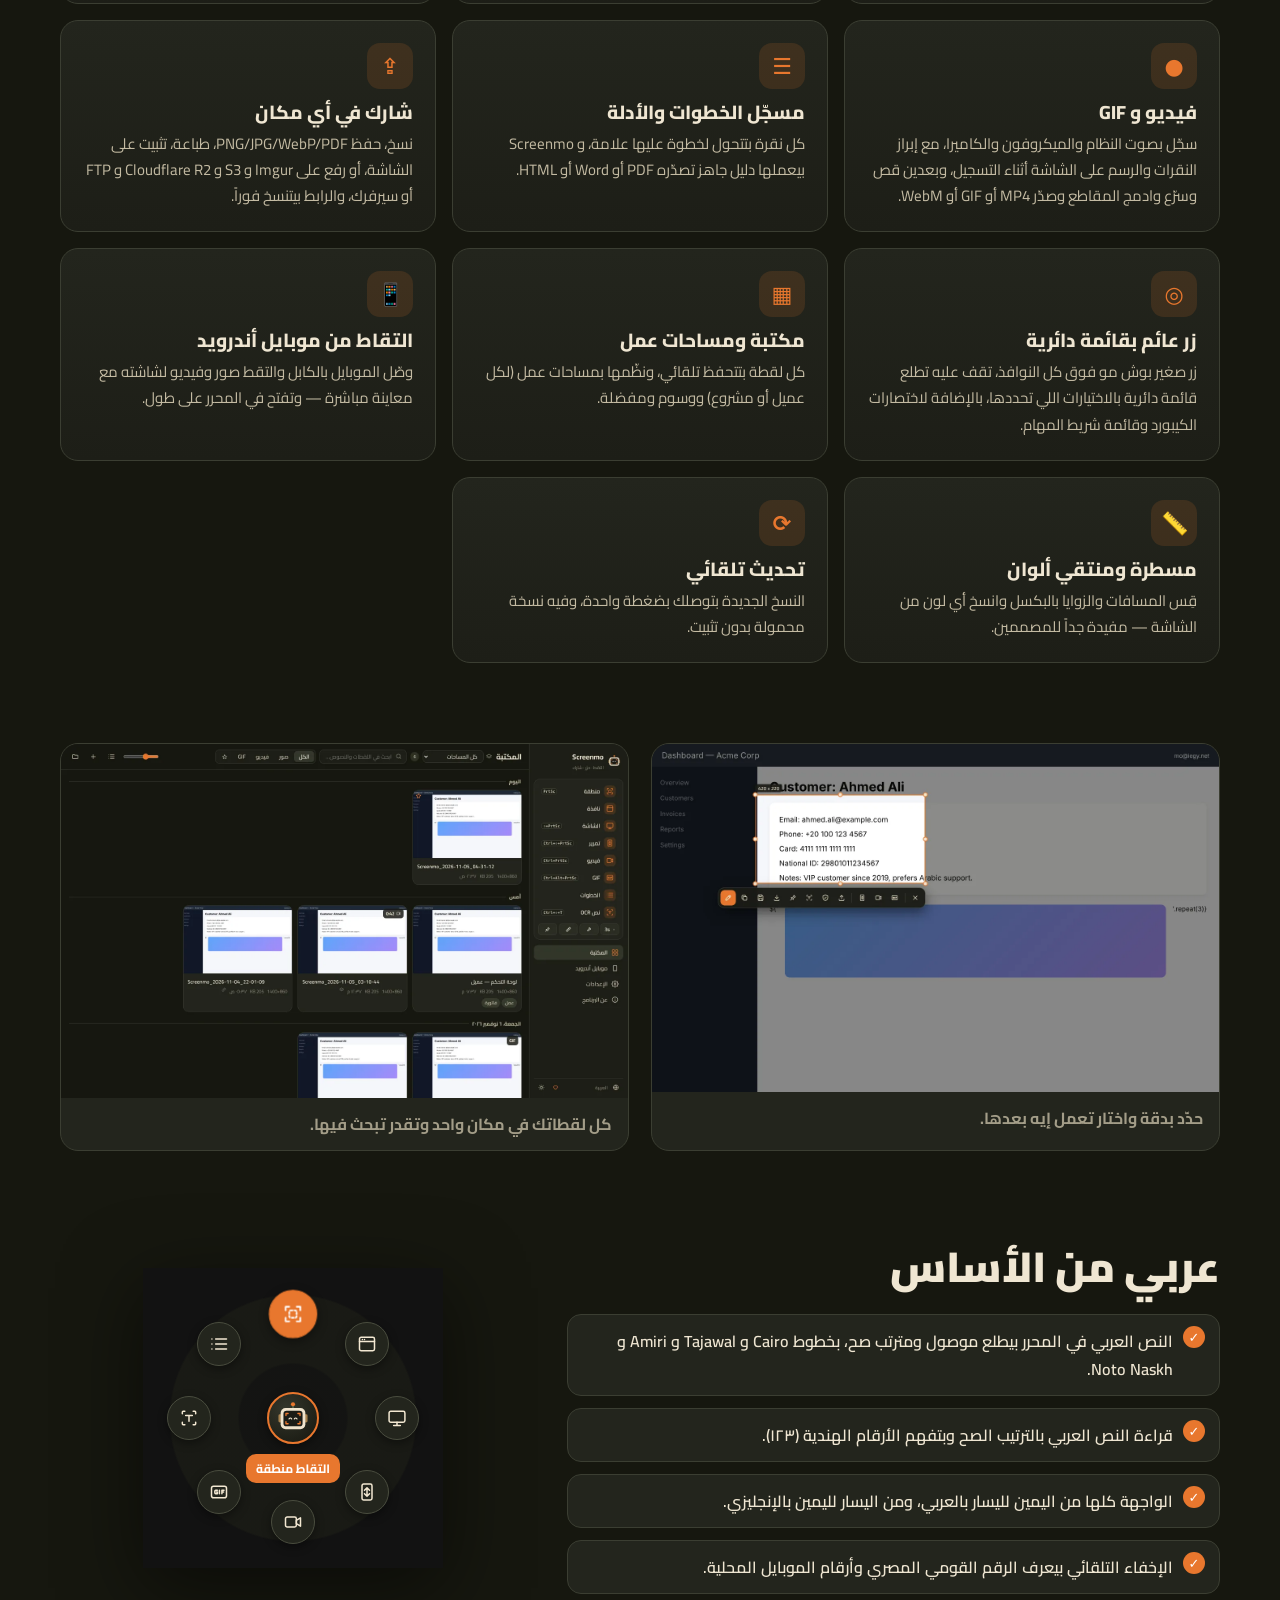
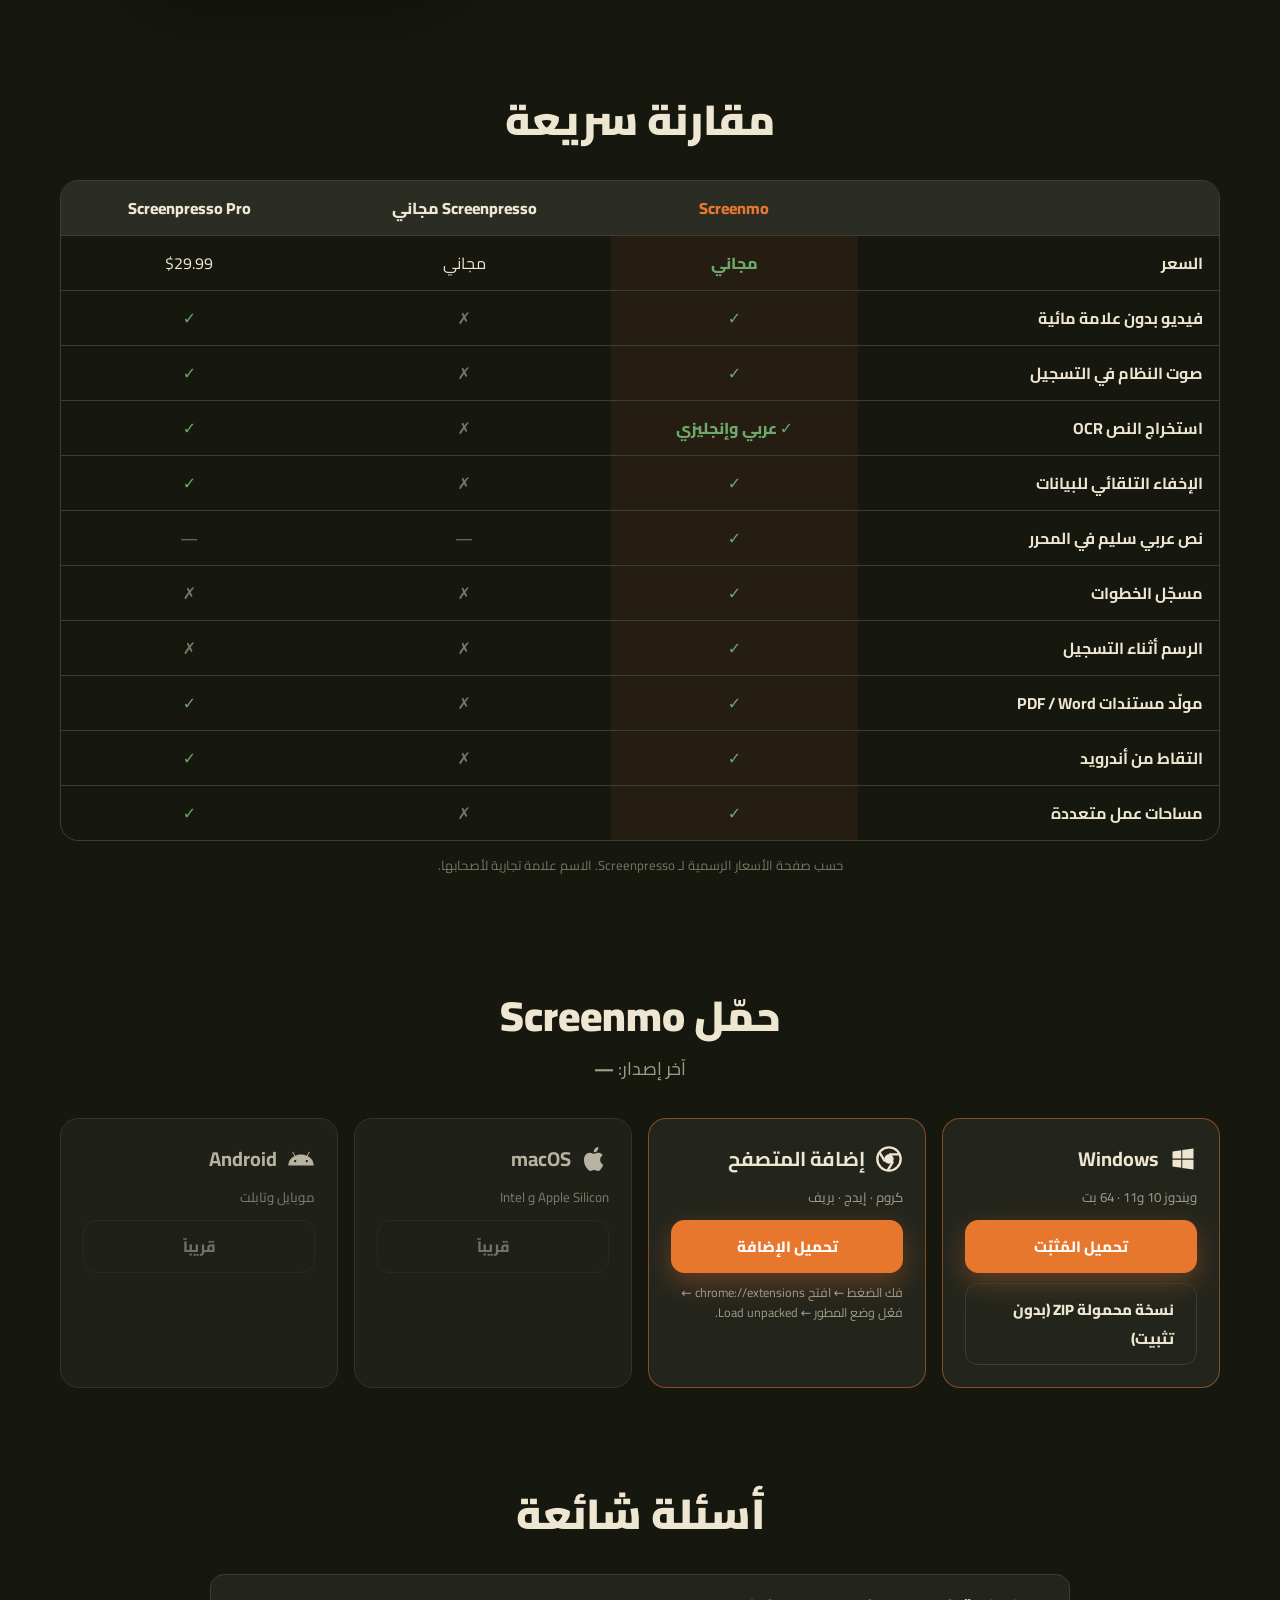
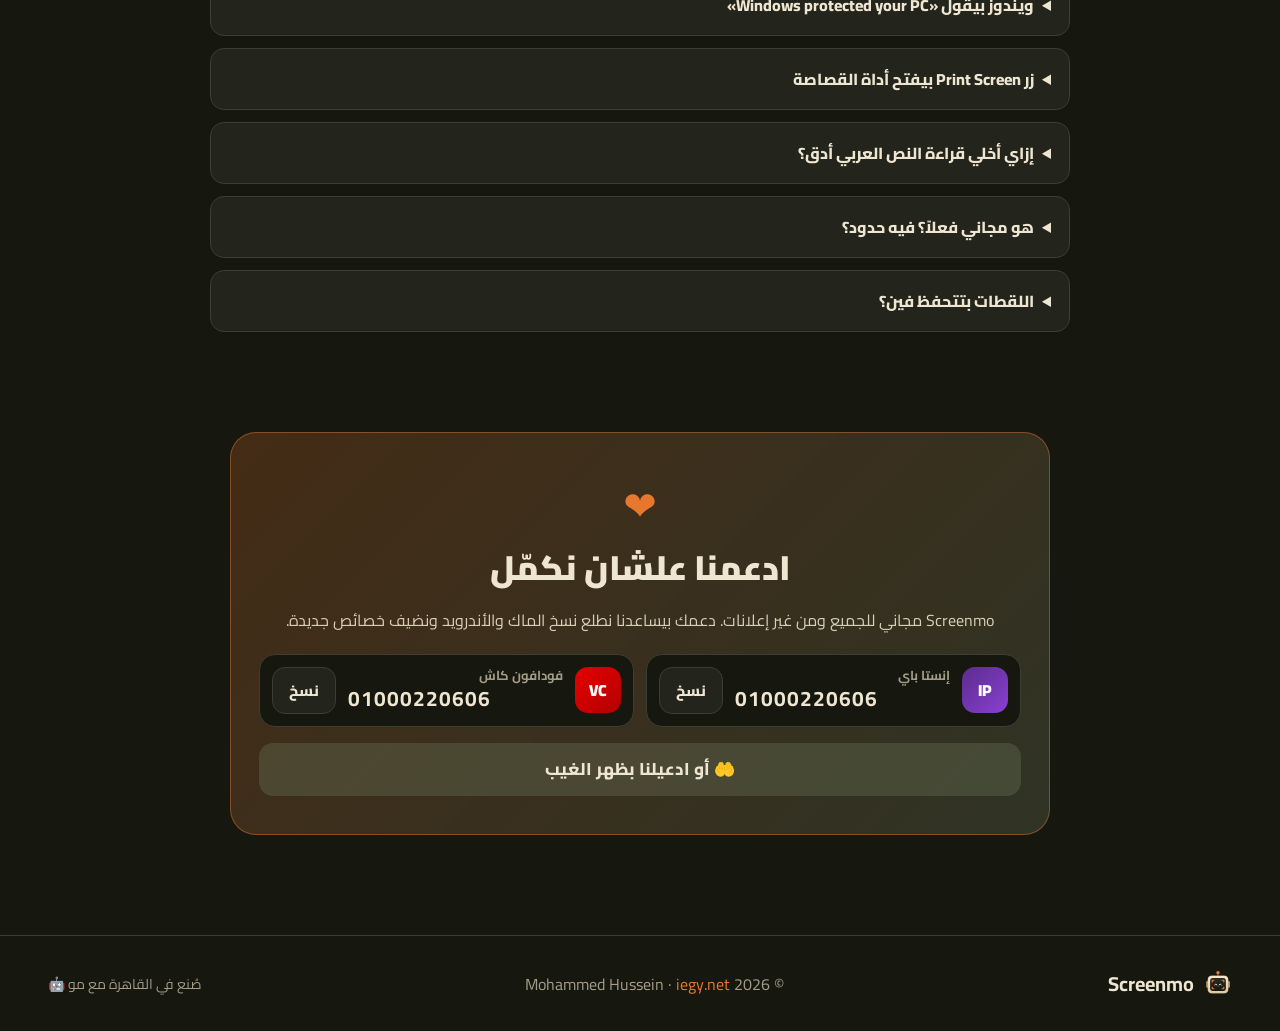
==== commit e4350db5: "Support section: InstaPay + Vodafone Cash, prayer line" ====
--- a/docs/index.html
+++ b/docs/index.html
@@ -209,13 +209,21 @@
     <section id="support" class="support">
       <div class="sup-card">
         <div class="sup-h">❤</div>
-        <h2 data-en="Support us so we can keep building">ادعمنا علشان نقدر نستمر في التطوير</h2>
-        <p data-en="Screenmo is free for everyone. A donation helps us ship the Mac and Android versions and keep adding features.">Screenmo مجاني للجميع. تبرعك بيساعدنا نطلع نسخ الماك والأندرويد ونضيف خصائص جديدة.</p>
-        <div class="insta">
-          <span data-en="Donate via InstaPay">تبرع عبر إنستا باي</span>
-          <b id="ipn">01000220606</b>
-          <button class="btn primary" id="copyIp" data-en="Copy number">نسخ الرقم</button>
-        </div>
+        <h2 data-en="Help us keep going">ادعمنا علشان نكمّل</h2>
+        <p data-en="Screenmo is free for everyone, with no ads. Your support helps us ship the Mac and Android versions and keep adding features.">Screenmo مجاني للجميع ومن غير إعلانات. دعمك بيساعدنا نطلع نسخ الماك والأندرويد ونضيف خصائص جديدة.</p>
+        <div class="pays">
+          <div class="pay insta">
+            <i>IP</i>
+            <div><span data-en="InstaPay">إنستا باي</span><b>01000220606</b></div>
+            <button class="btn copy" data-num="01000220606" data-en="Copy">نسخ</button>
+          </div>
+          <div class="pay voda">
+            <i>VC</i>
+            <div><span data-en="Vodafone Cash">فودافون كاش</span><b>01000220606</b></div>
+            <button class="btn copy" data-num="01000220606" data-en="Copy">نسخ</button>
+          </div>
+        </div>
+        <div class="pray" data-en="🤲 Or simply keep us in your prayers">🤲 أو ادعيلنا بظهر الغيب</div>
       </div>
     </section>
   </main>
--- a/docs/style.css
+++ b/docs/style.css
@@ -140,8 +140,17 @@
 .sup-h { font-size: 40px; color: var(--orange); }
 .sup-card h2 { font-size: clamp(24px, 3vw, 34px); font-weight: 900; margin: 6px 0 10px; }
 .sup-card p { color: #d8cfb6; }
-.insta { display: inline-flex; align-items: center; gap: 14px; flex-wrap: wrap; justify-content: center; margin-top: 14px; background: var(--bg); border: 1px solid var(--line); border-radius: 16px; padding: 10px 12px 10px 18px; }
-.insta b { font-size: 24px; letter-spacing: 1px; direction: ltr; }
+.pays { display: grid; grid-template-columns: 1fr 1fr; gap: 12px; margin-top: 20px; text-align: start; }
+.pay { display: flex; align-items: center; gap: 12px; background: var(--bg); border: 1px solid var(--line); border-radius: 16px; padding: 12px; }
+.pay i { font-style: normal; flex: none; width: 46px; height: 46px; border-radius: 13px; display: grid; place-items: center; color: #fff; font-weight: 900; }
+.pay.insta i { background: linear-gradient(135deg, #5b2d8e, #8a3fd1); }
+.pay.voda i { background: linear-gradient(135deg, #e60000, #b30000); }
+.pay div { flex: 1; display: flex; flex-direction: column; line-height: 1.35; min-width: 0; }
+.pay span { color: var(--muted); font-size: 13px; font-weight: 700; }
+.pay b { font-size: 21px; letter-spacing: 1px; direction: ltr; text-align: start; }
+.pay .btn { padding: 8px 16px; }
+.pray { margin-top: 16px; padding: 12px; border-radius: 14px; background: rgba(107, 117, 89, 0.35); font-weight: 800; font-size: 17px; }
+@media (max-width: 640px) { .pays { grid-template-columns: 1fr; } }
 
 footer { display: flex; gap: 20px; align-items: center; justify-content: space-between; flex-wrap: wrap; padding: 30px clamp(16px, 4vw, 48px); margin-top: 60px; border-top: 1px solid var(--line); color: var(--muted); }
 footer .small { font-size: 14px; }
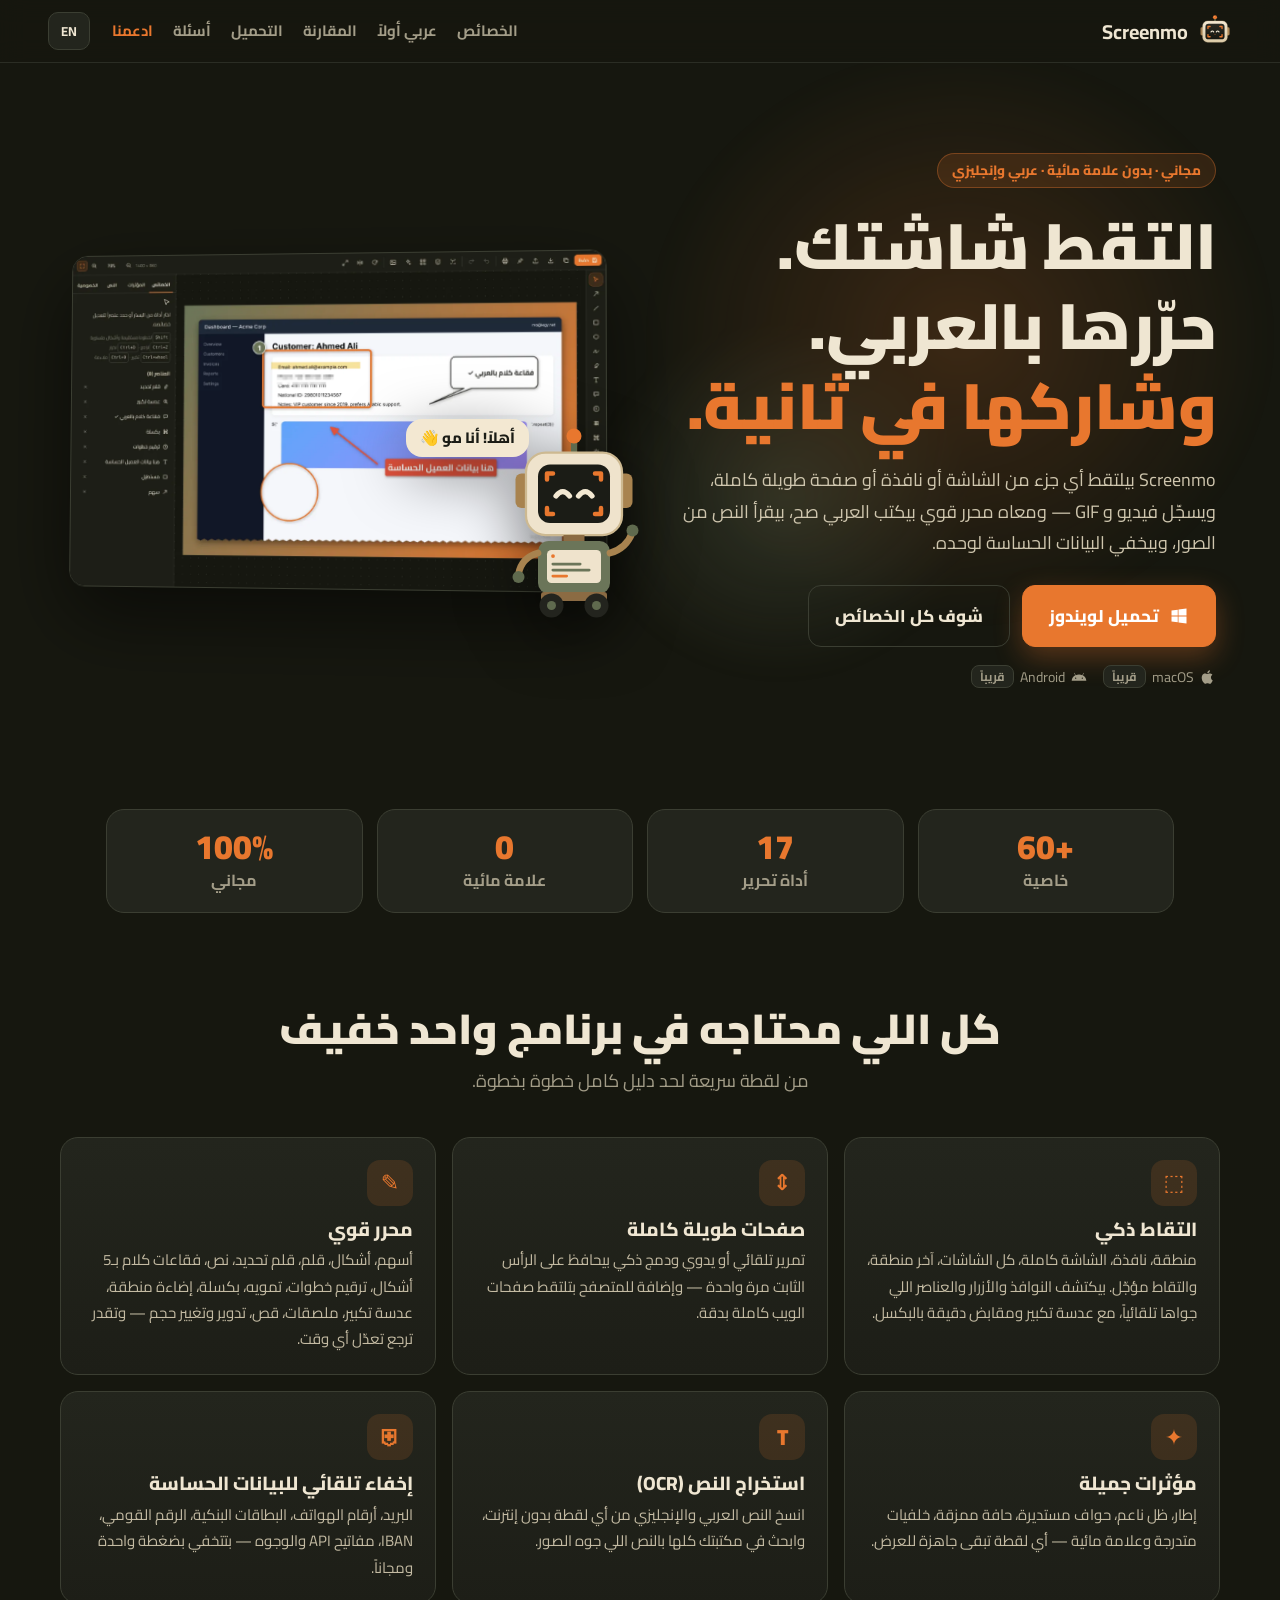
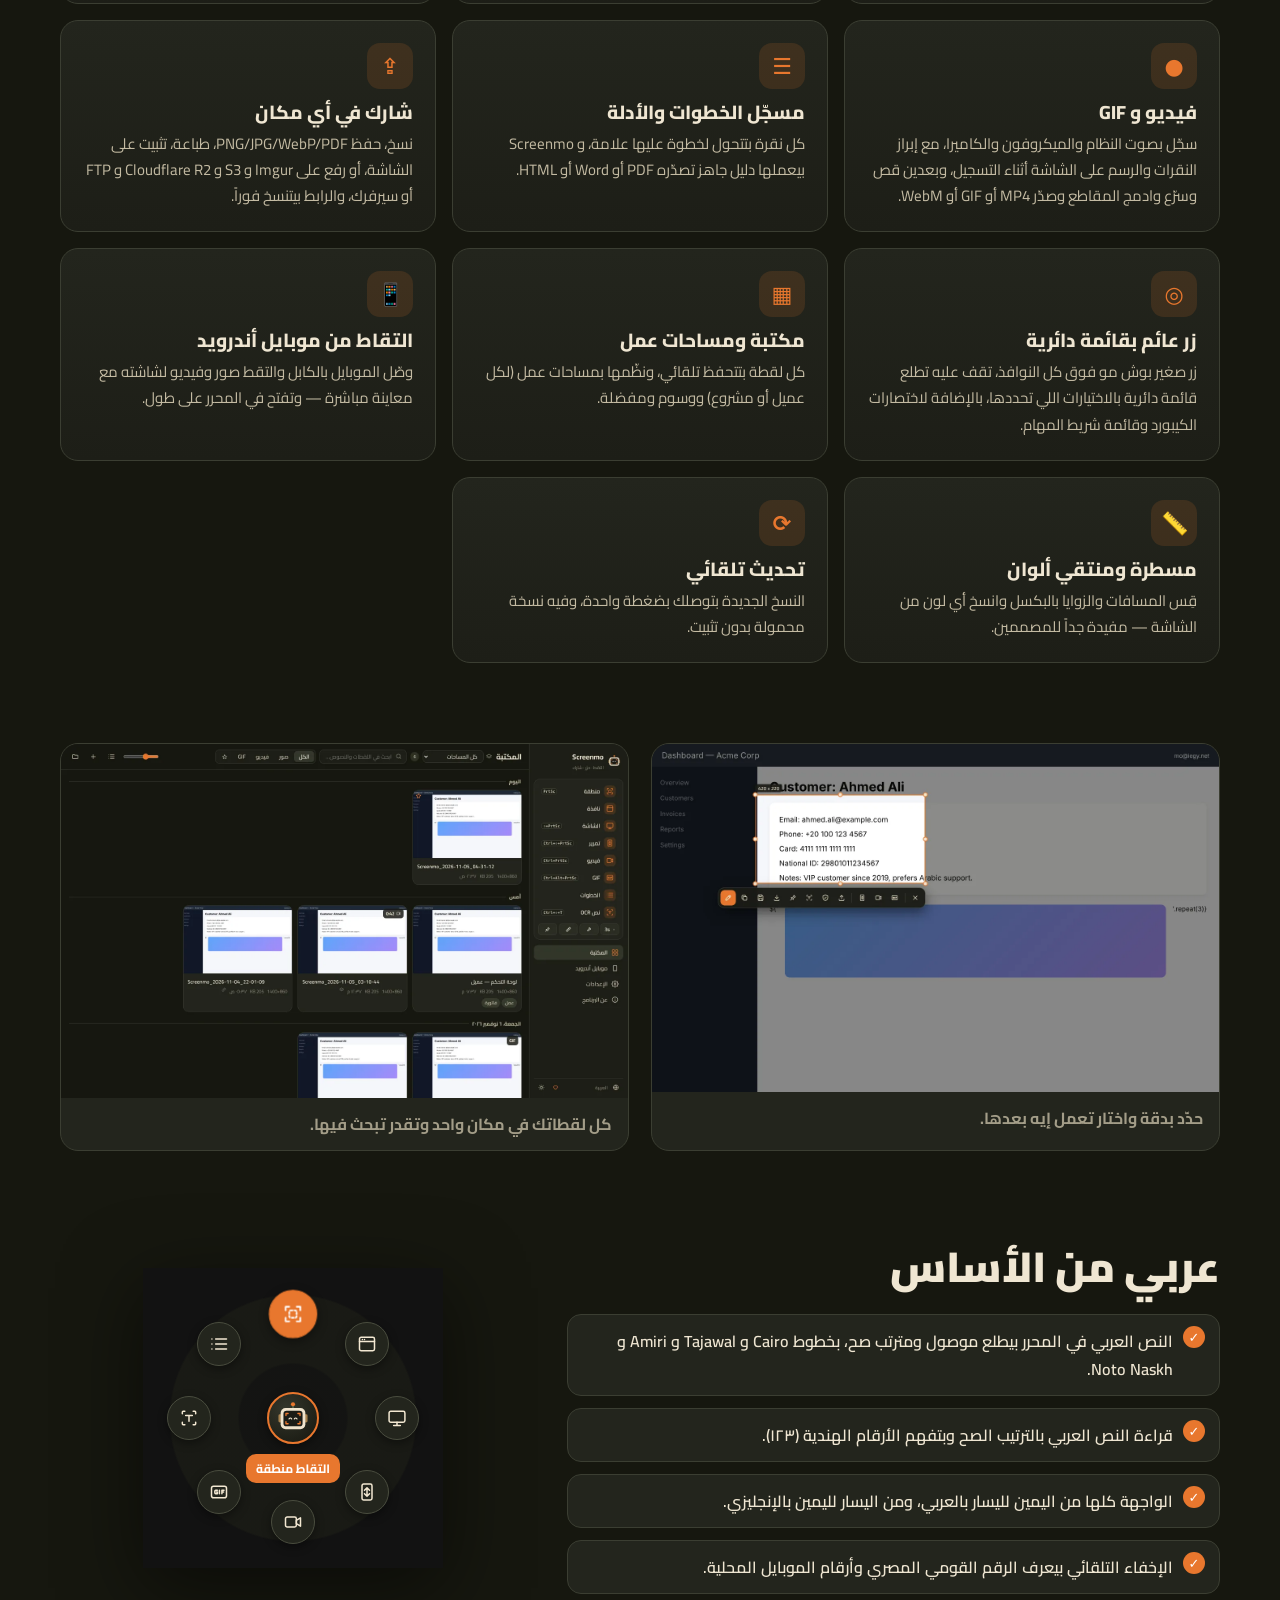
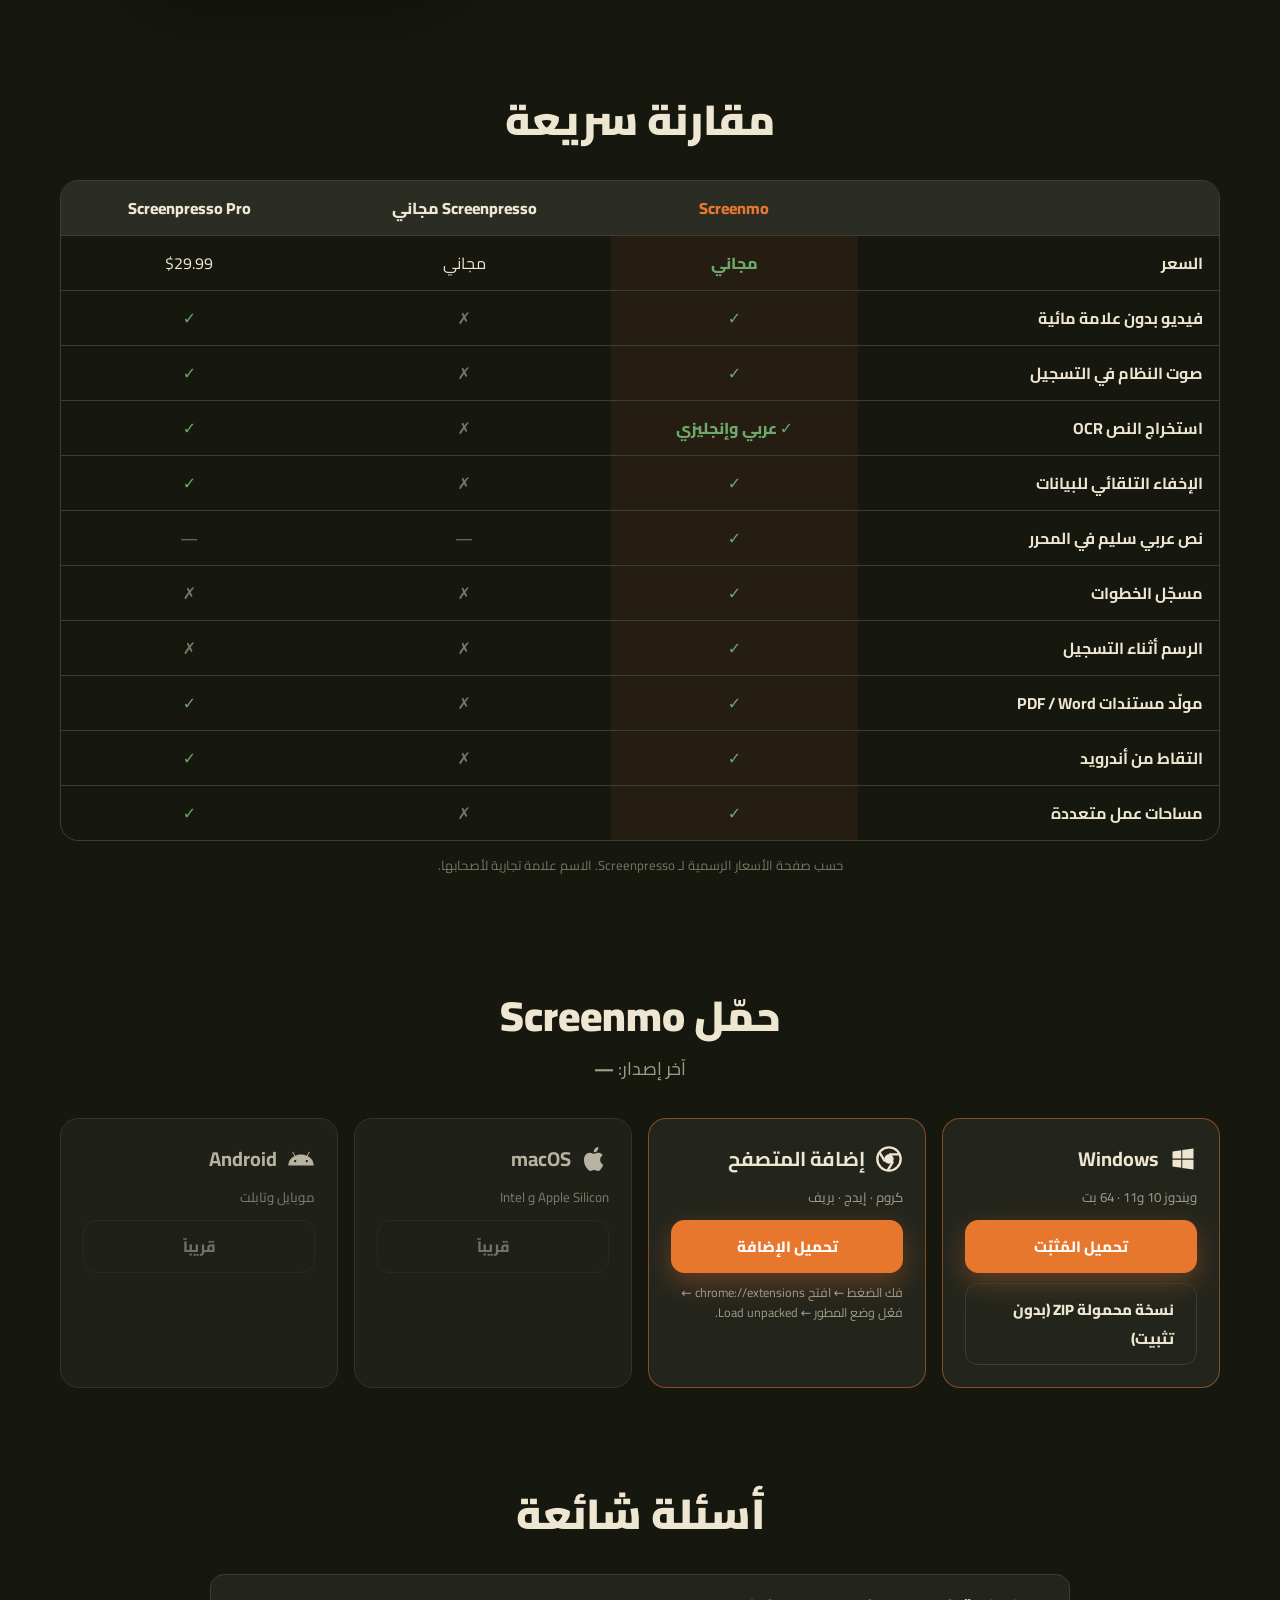
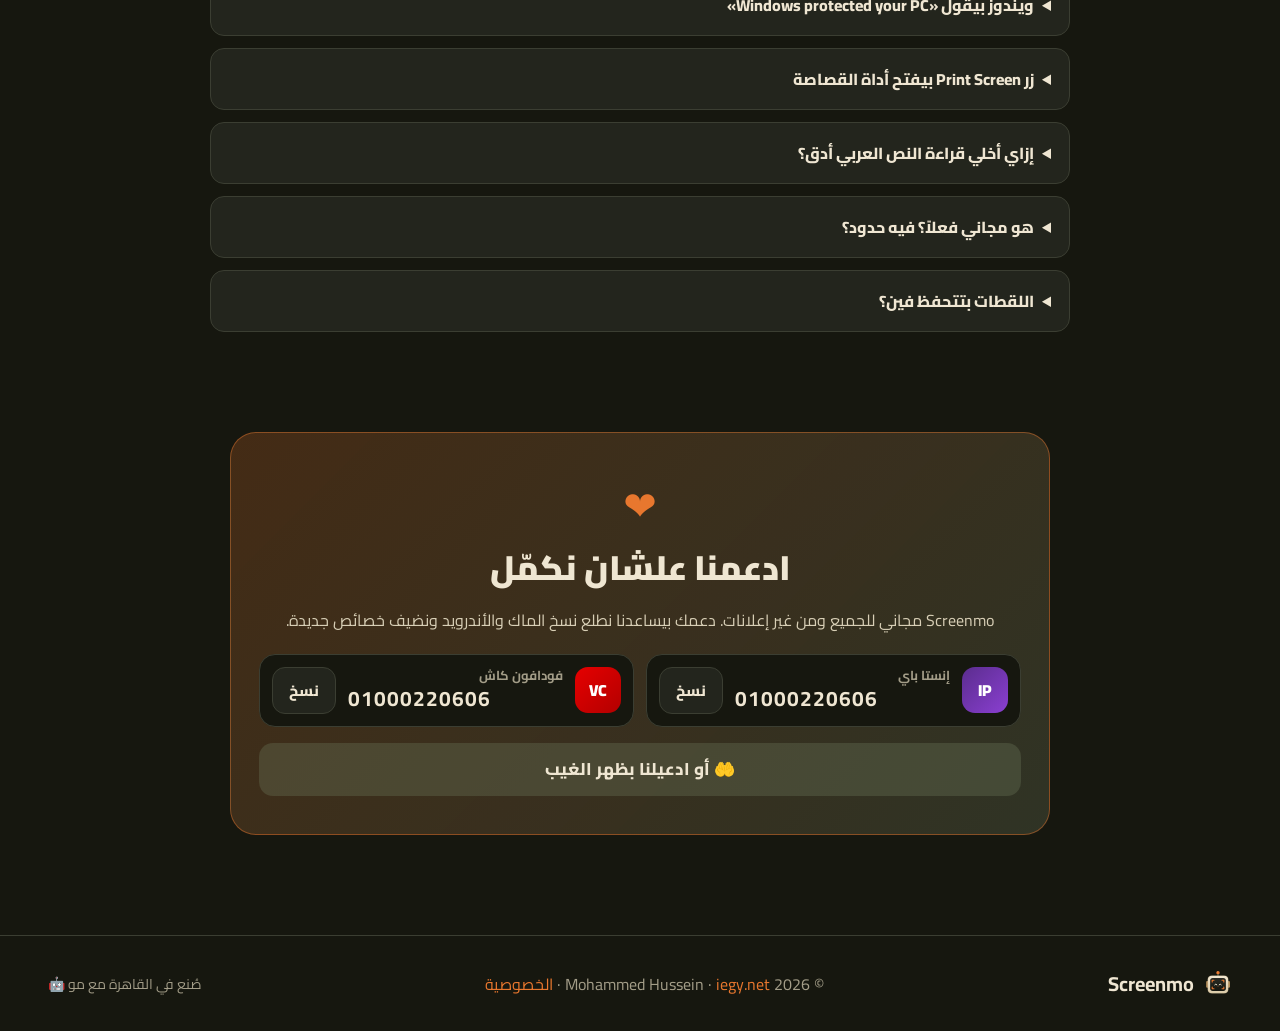
==== commit 849a541c: "Privacy policy page" ====
--- a/docs/index.html
+++ b/docs/index.html
@@ -230,7 +230,7 @@
 
   <footer>
     <div class="brand"><img src="assets/logo.svg" alt="" width="28" height="28" /><b>Screenmo</b></div>
-    <div>© <span id="yr"></span> Mohammed Hussein · <a href="https://iegy.net" target="_blank" rel="noopener">iegy.net</a></div>
+    <div>© <span id="yr"></span> Mohammed Hussein · <a href="https://iegy.net" target="_blank" rel="noopener">iegy.net</a> · <a href="privacy.html" data-en="Privacy">الخصوصية</a></div>
     <div class="small" data-en="Made in Cairo with Mo 🤖">صُنع في القاهرة مع مو 🤖</div>
   </footer>
   <script src="app.js"></script>
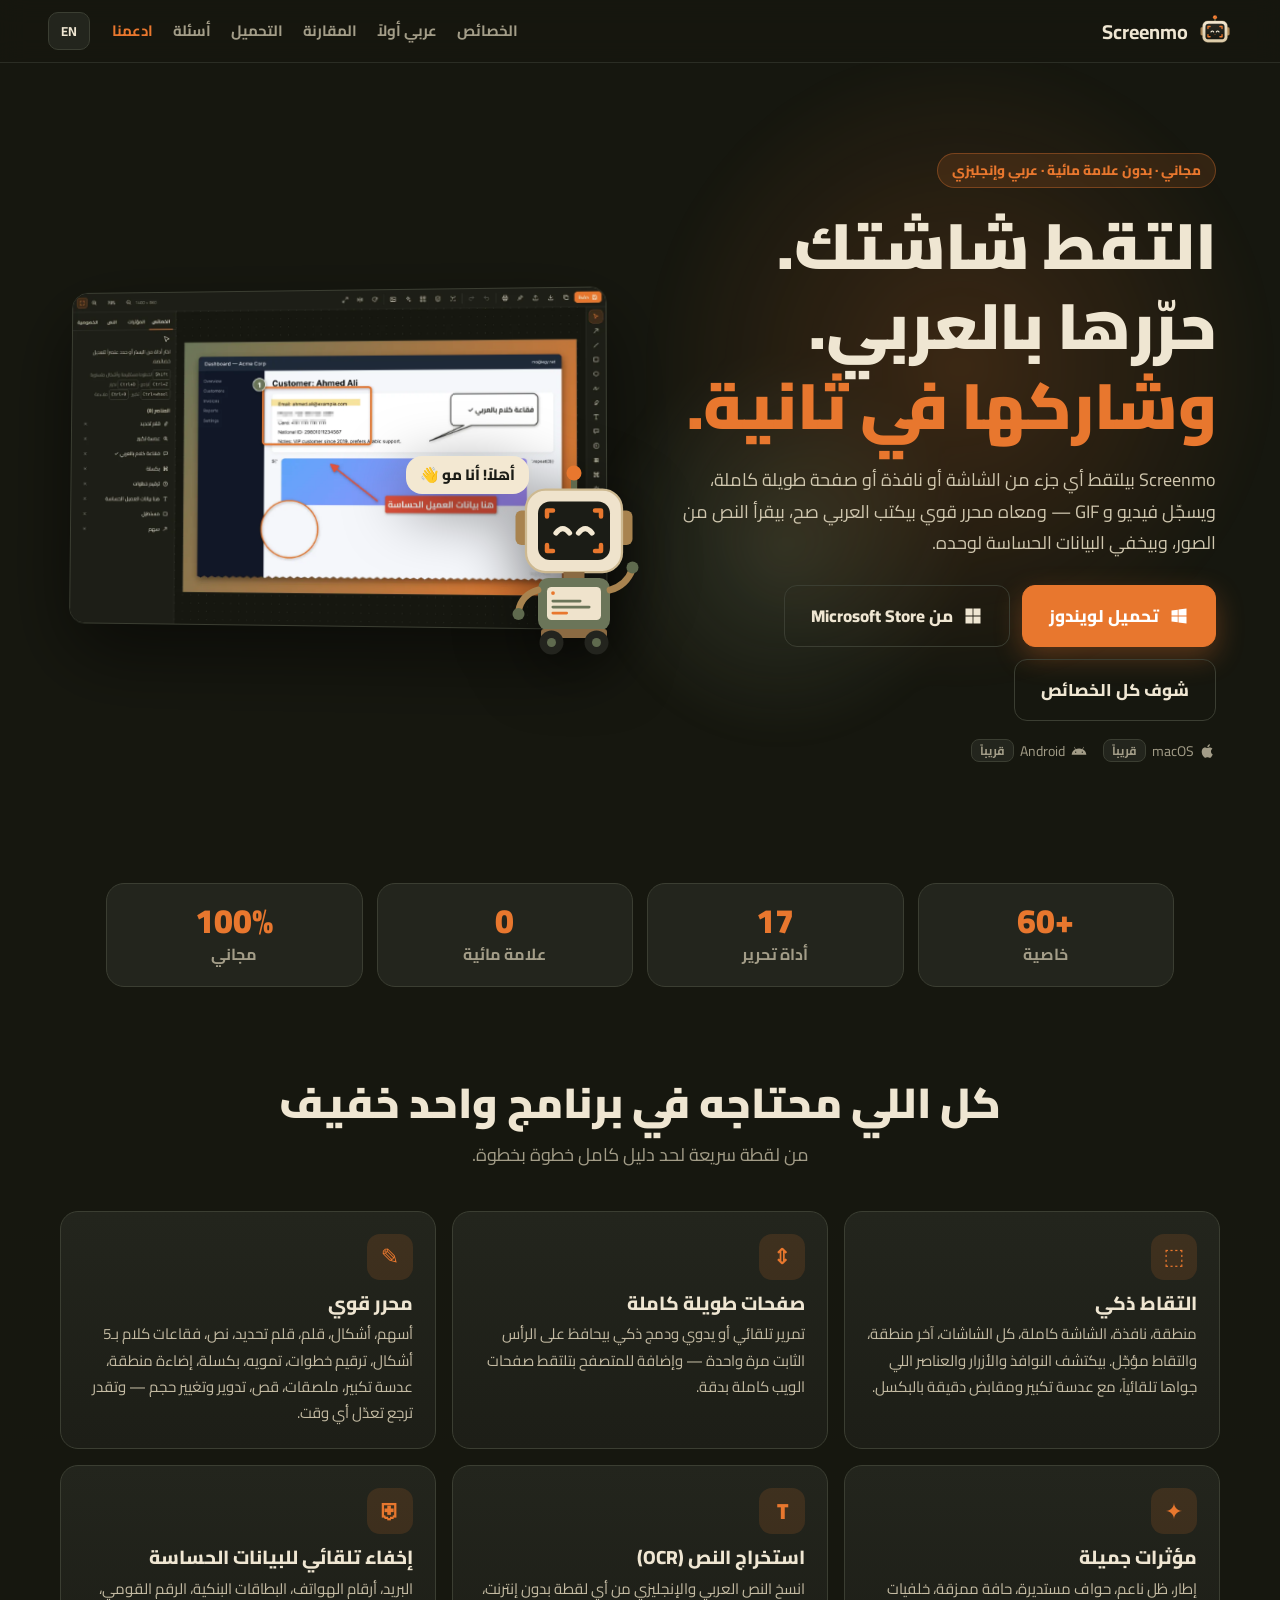
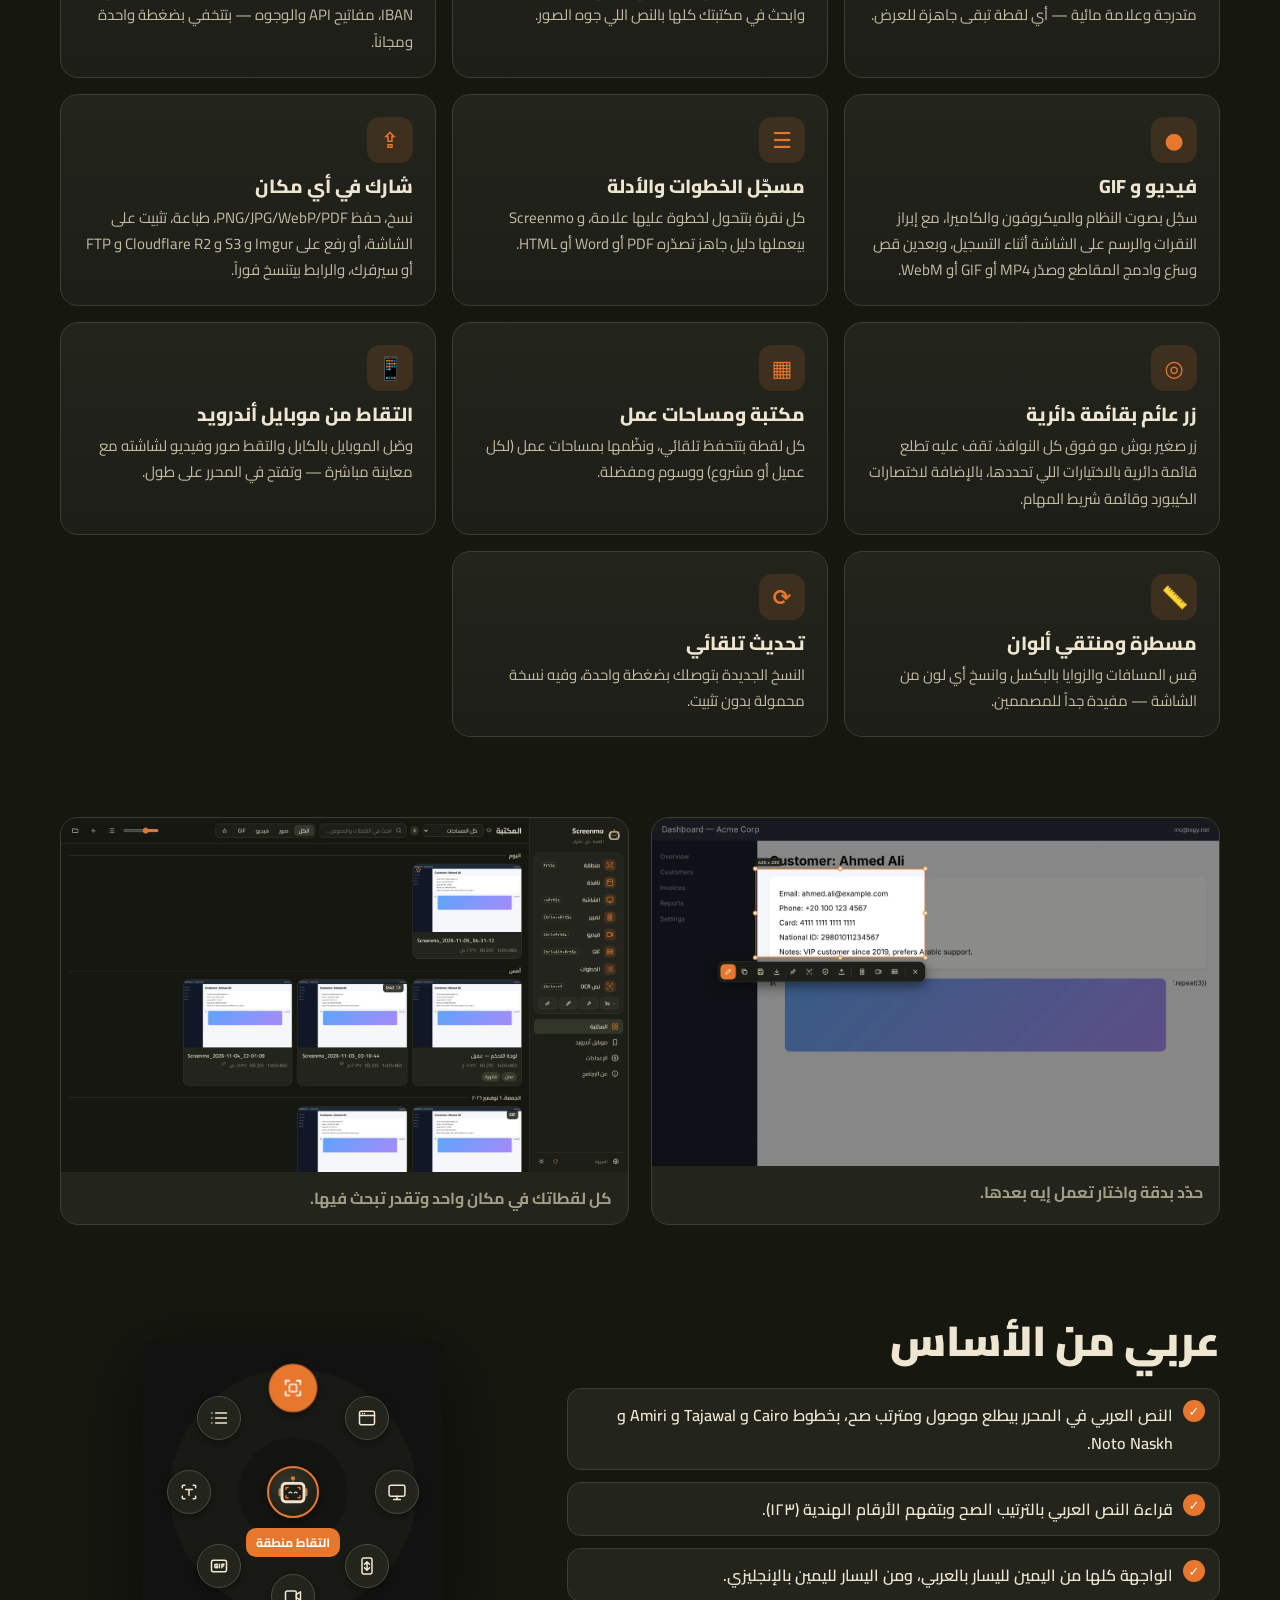
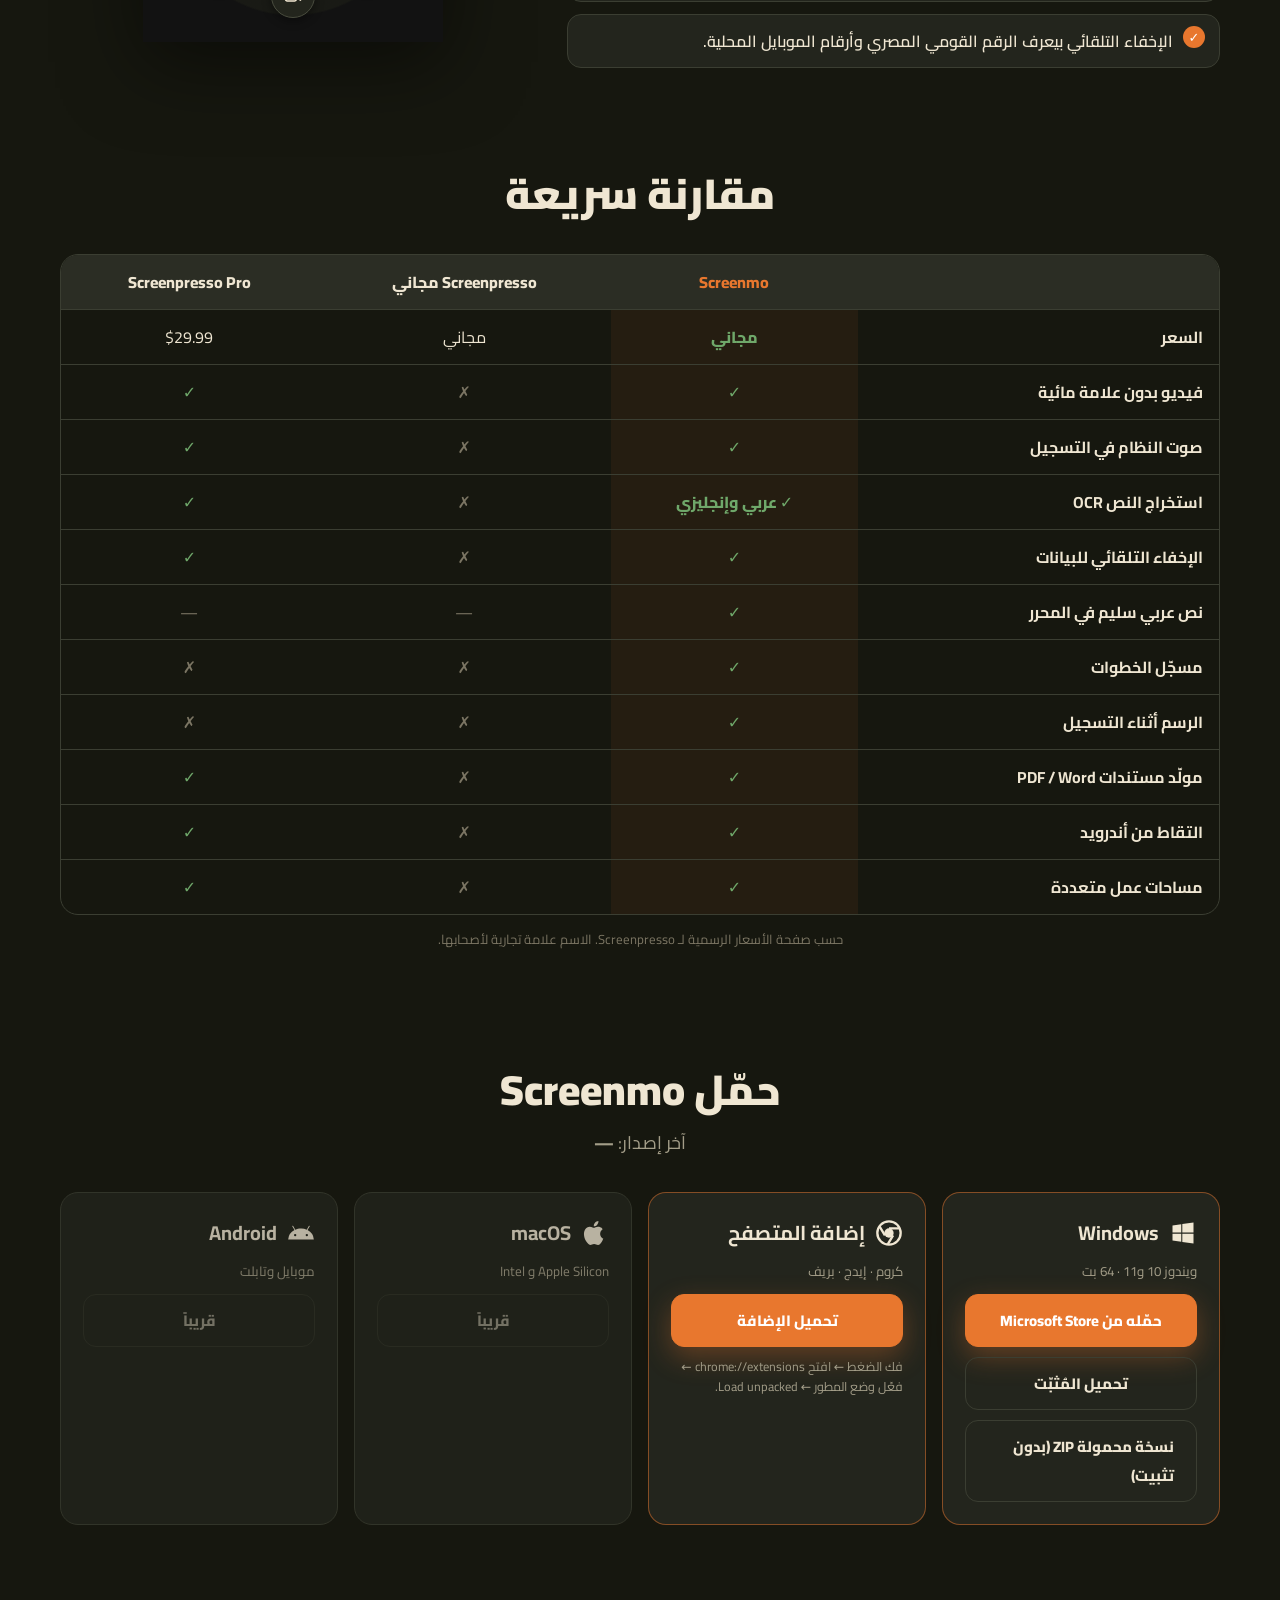
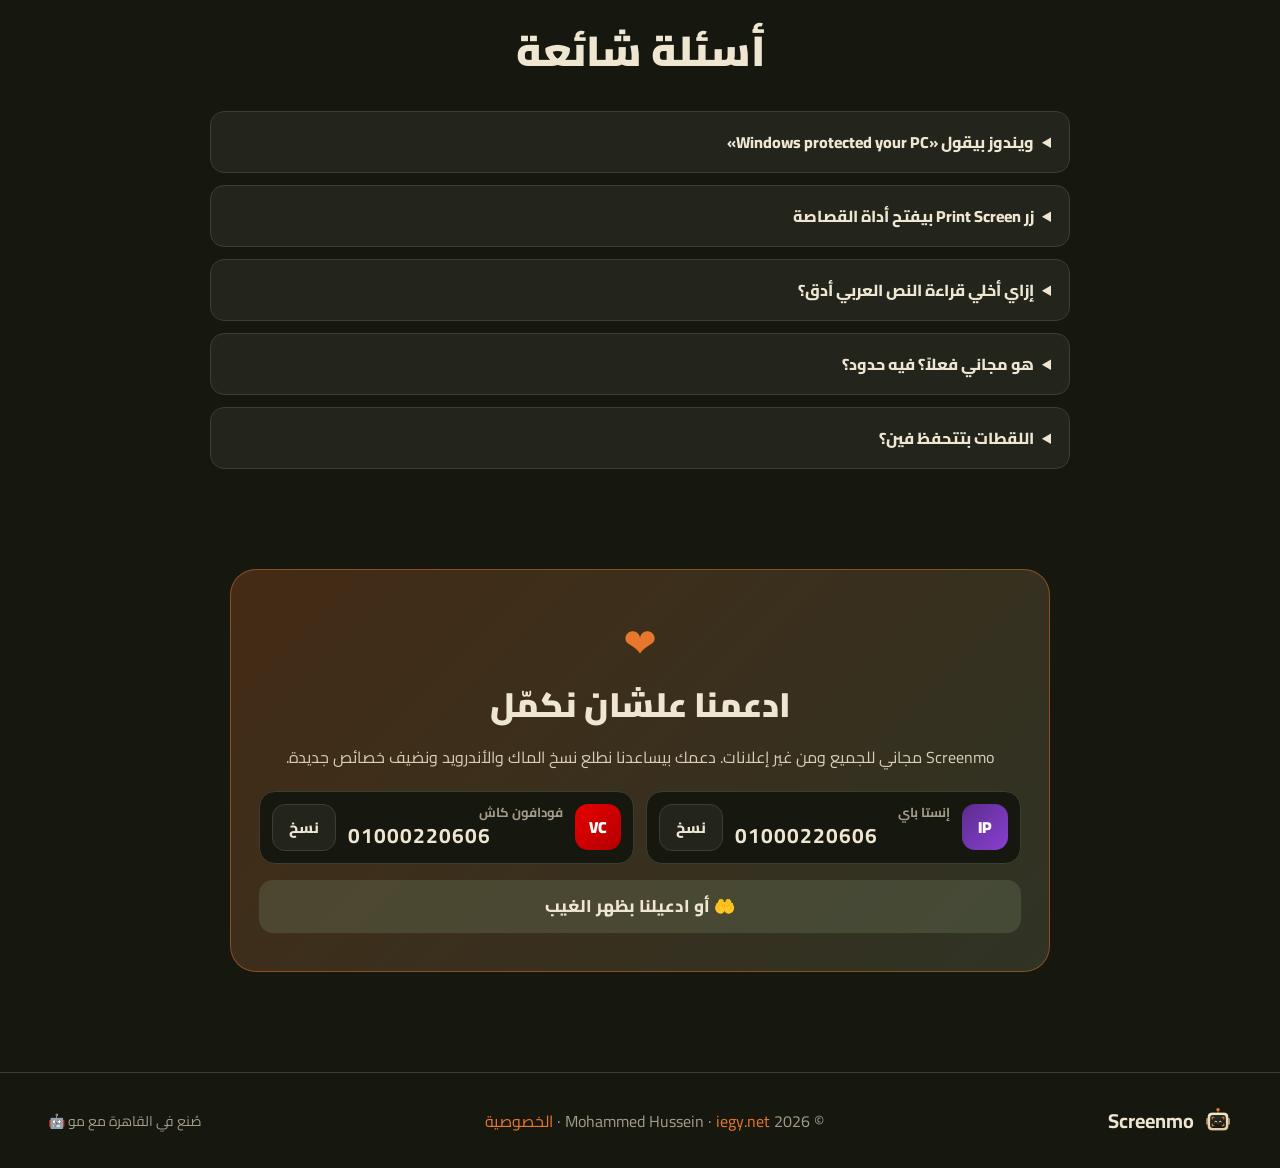
==== commit 7b32fda4: "Add Microsoft Store download buttons" ====
--- a/docs/index.html
+++ b/docs/index.html
@@ -42,6 +42,10 @@
           <a class="btn primary big" href="#download" id="heroDl">
             <svg viewBox="0 0 24 24" width="20" height="20"><path fill="currentColor" d="M3 5.5 10.5 4.4v7.1H3zm0 13 7.5 1.1v-7H3zm8.4 1.2L21 21v-8.4h-9.6zm0-15.4v7.2H21V3z"/></svg>
             <span data-en="Download for Windows">تحميل لويندوز</span>
+          </a>
+          <a class="btn ghost big" href="https://apps.microsoft.com/detail/9p99lq0hvw6h" target="_blank" rel="noopener">
+            <svg viewBox="0 0 24 24" width="20" height="20"><path fill="currentColor" d="M3 3h8.5v8.5H3zm9.5 0H21v8.5h-8.5zM3 12.5h8.5V21H3zm9.5 0H21V21h-8.5z"/></svg>
+            <span data-en="Get it from Microsoft Store">من Microsoft Store</span>
           </a>
           <a class="btn ghost big" href="#features" data-en="See all features">شوف كل الخصائص</a>
         </div>
@@ -168,7 +172,8 @@
         <div class="dl-card on">
           <div class="dl-h"><svg viewBox="0 0 24 24" width="28" height="28"><path fill="currentColor" d="M3 5.5 10.5 4.4v7.1H3zm0 13 7.5 1.1v-7H3zm8.4 1.2L21 21v-8.4h-9.6zm0-15.4v7.2H21V3z"/></svg><b>Windows</b></div>
           <small data-en="Windows 10 and 11 · 64-bit">ويندوز 10 و11 · 64 بت</small>
-          <a class="btn primary" id="dlSetup" href="https://github.com/iegy/smo/releases/latest" data-en="Download installer">تحميل المُثبّت</a>
+          <a class="btn primary" href="https://apps.microsoft.com/detail/9p99lq0hvw6h" target="_blank" rel="noopener" data-en="Get it from Microsoft Store">حمّله من Microsoft Store</a>
+          <a class="btn ghost" id="dlSetup" href="https://github.com/iegy/smo/releases/latest" data-en="Download installer">تحميل المُثبّت</a>
           <a class="btn ghost" id="dlPortable" href="https://github.com/iegy/smo/releases/latest" data-en="Portable ZIP (no install)">نسخة محمولة ZIP (بدون تثبيت)</a>
         </div>
         <div class="dl-card on">
